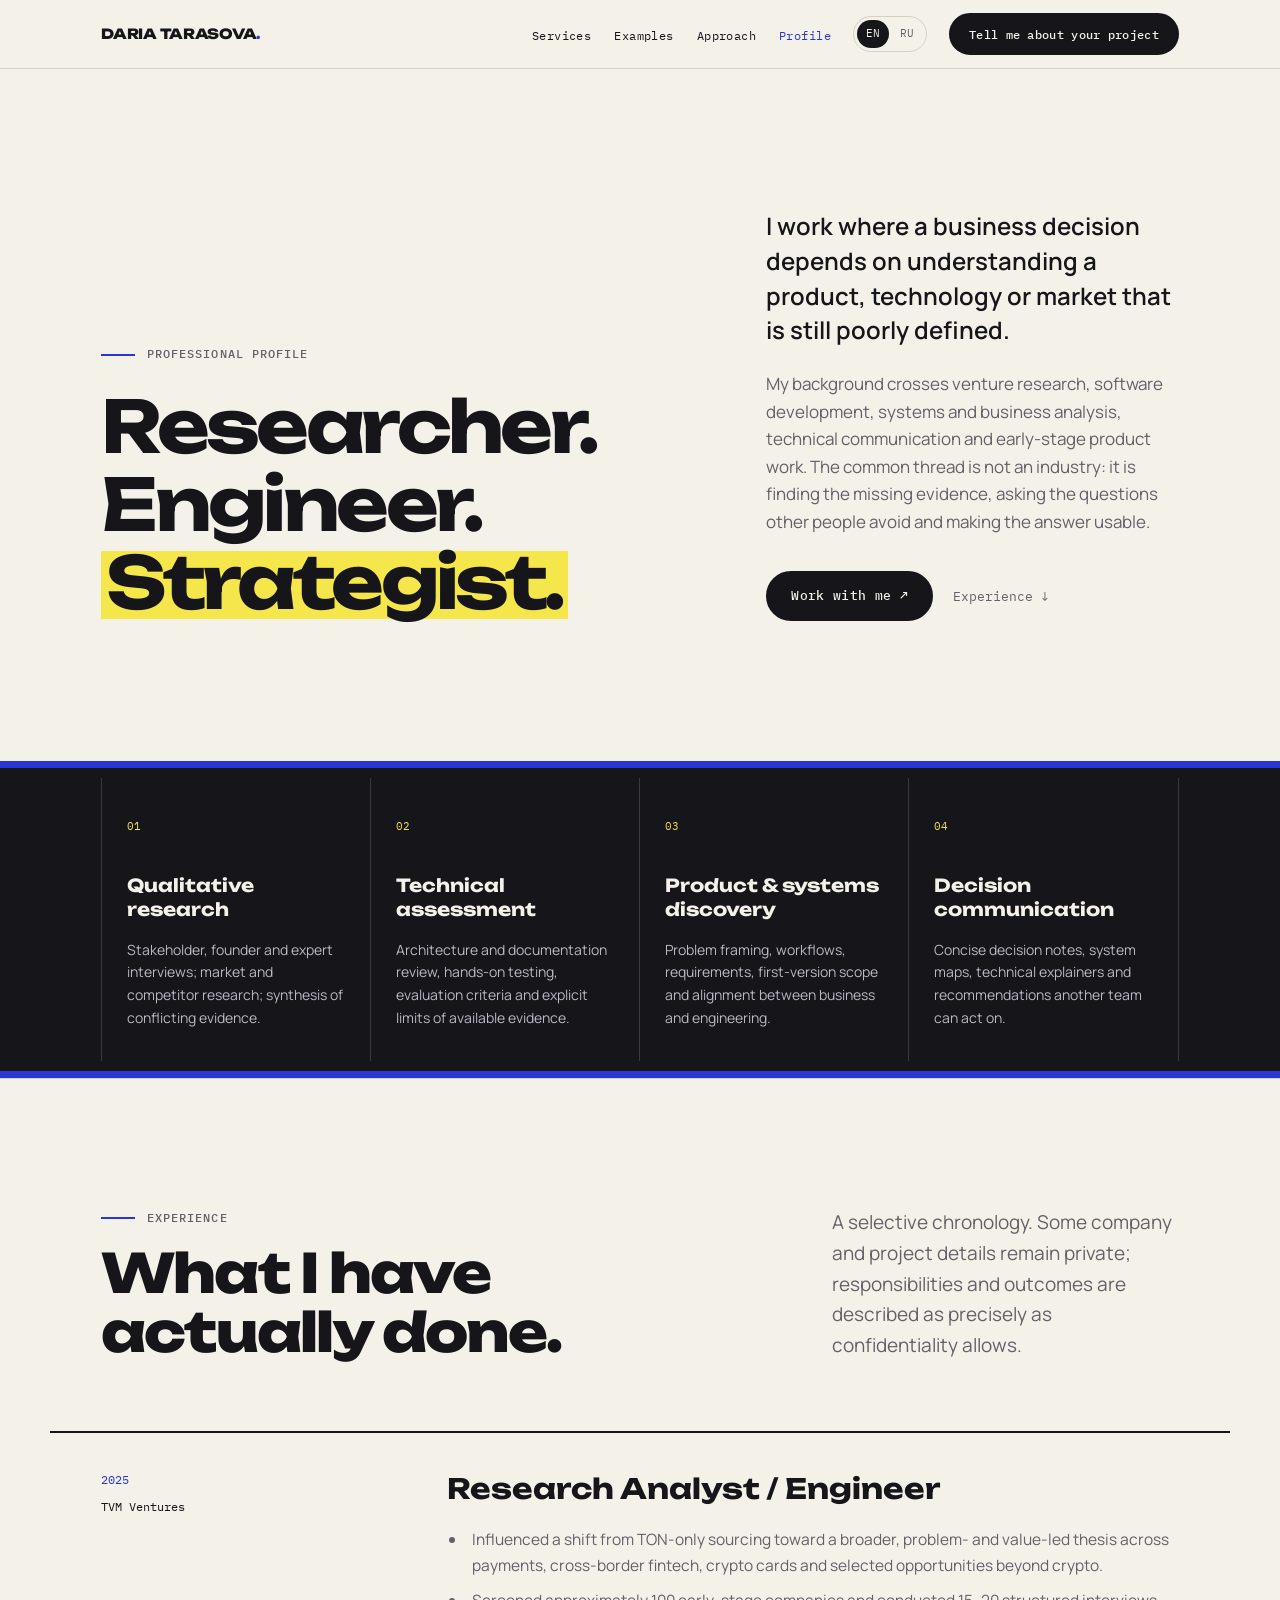
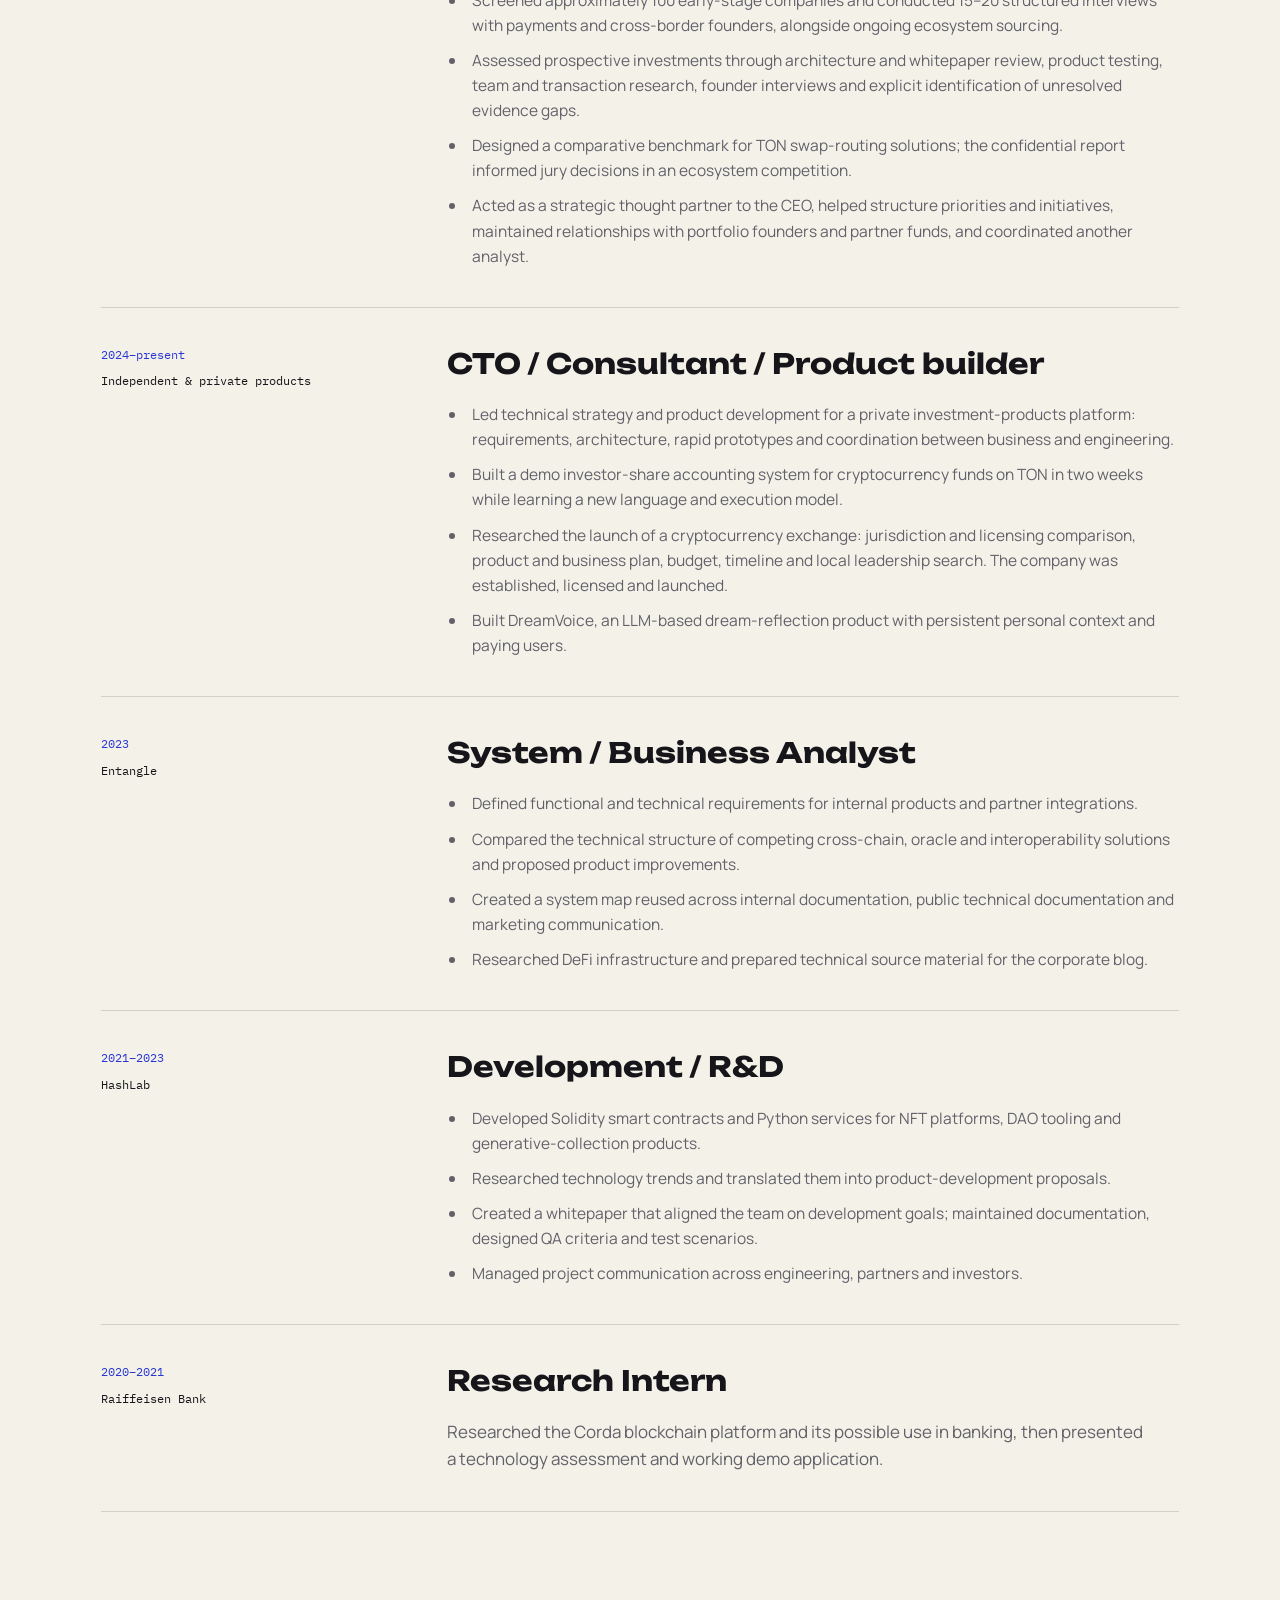
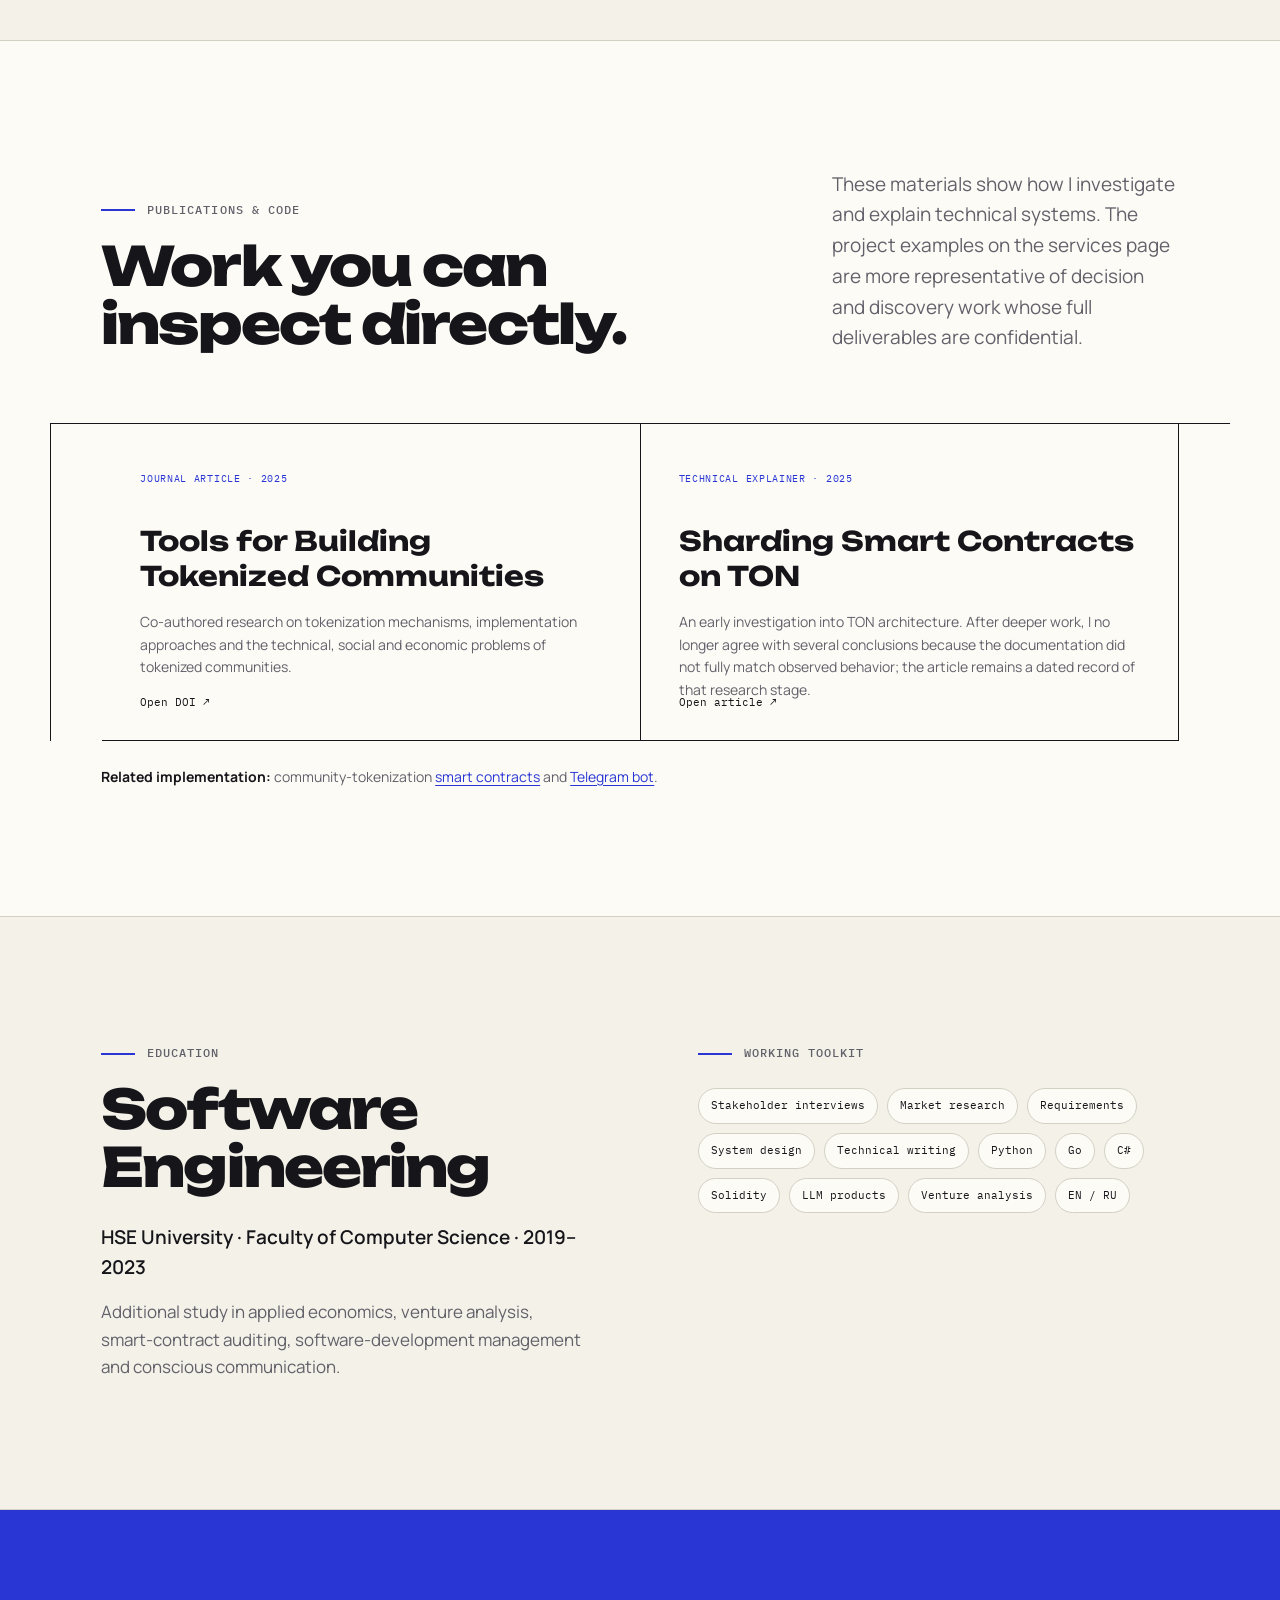
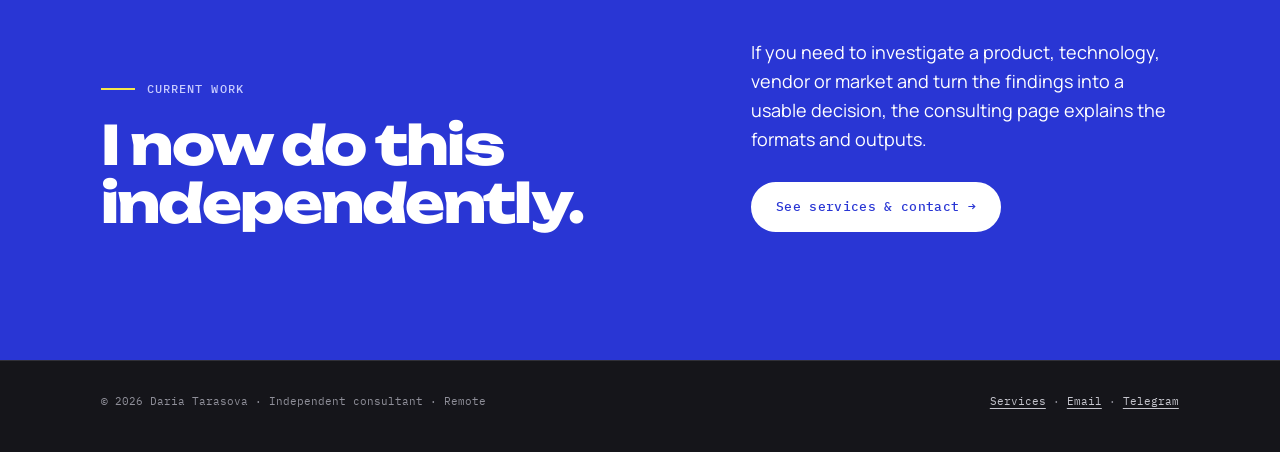
==== about/index.html @ c408d680 "wordings 3" ====
<!DOCTYPE html>
<html lang="en">
<head>
<meta charset="UTF-8">
<meta name="viewport" content="width=device-width, initial-scale=1.0">

<title>Profile & selected work — Daria Tarasova</title>
<meta name="description" content="Experience, publications and code by Daria Tarasova — researcher, software engineer and independent product discovery consultant.">
<link rel="canonical" href="https://dd-tar.github.io/consulting/about/">
<link rel="alternate" hreflang="en" href="https://dd-tar.github.io/consulting/about/">
<link rel="alternate" hreflang="ru" href="https://dd-tar.github.io/consulting/ru/about/">
<link rel="alternate" hreflang="x-default" href="https://dd-tar.github.io/consulting/about/">
<meta name="robots" content="index, follow, max-snippet:-1, max-image-preview:large">

<meta property="og:type" content="profile">
<meta property="og:locale" content="en_US">
<meta property="og:locale:alternate" content="ru_RU">
<meta property="og:url" content="https://dd-tar.github.io/consulting/about/">
<meta property="og:site_name" content="Daria Tarasova">
<meta property="og:title" content="Daria Tarasova — profile, publications & code">
<meta property="og:description" content="Researcher, software engineer and strategist. Experience across venture analysis, product discovery, AI and blockchain infrastructure.">
<meta property="og:image" content="https://dd-tar.github.io/consulting/og.png">
<meta property="og:image:width" content="1200">
<meta property="og:image:height" content="630">
<meta name="twitter:card" content="summary_large_image">
<meta name="twitter:image" content="https://dd-tar.github.io/consulting/og.png">

<link rel="preconnect" href="https://fonts.googleapis.com">
<link rel="preconnect" href="https://fonts.gstatic.com" crossorigin>
<link href="https://fonts.googleapis.com/css2?family=Unbounded:wght@500;700;800&family=Manrope:wght@400;500;600;700&family=IBM+Plex+Mono:wght@400;500&display=swap" rel="stylesheet">
<link rel="stylesheet" href="../styles.css?v=20260807b">

<script type="application/ld+json">
{
  "@context": "https://schema.org",
  "@type": "ProfilePage",
  "@id": "https://dd-tar.github.io/consulting/about/#profile",
  "url": "https://dd-tar.github.io/consulting/about/",
  "name": "Daria Tarasova — profile and selected work",
  "inLanguage": "en",
  "mainEntity": {
    "@type": "Person",
    "@id": "https://dd-tar.github.io/consulting/#person",
    "name": "Daria Tarasova",
    "alternateName": "Daya",
    "email": "mailto:daria.tar.gz@gmail.com",
    "jobTitle": "Independent product discovery and decision research consultant",
    "alumniOf": { "@type": "CollegeOrUniversity", "name": "HSE University" },
    "sameAs": [
      "https://t.me/dd_tar",
      "https://doi.org/10.17587/it.31.258-270",
      "https://medium.com/@daria.tar.gz",
      "https://github.com/dd-tar"
    ]
  }
}
</script>
</head>
<body>

<header class="nav">
  <div class="wrap nav-inner">
    <a class="logo" href="../" aria-label="Daria Tarasova — home">DARIA TARASOVA<span>.</span></a>
    <nav aria-label="Main navigation">
      <ul class="nav-links">
        <li><a href="../#work">Services</a></li>
        <li><a href="../#evidence">Examples</a></li>
        <li><a href="../#approach">Approach</a></li>
        <li><a href="./" aria-current="page">Profile</a></li>
      </ul>
    </nav>
    <div class="lang" aria-label="Language">
      <a href="./" aria-current="true" hreflang="en">EN</a>
      <a href="../ru/about/" hreflang="ru">RU</a>
    </div>
    <a class="btn nav-cta" href="../#contact" data-track="profile_header_contact">Tell me about your project</a>
  </div>
</header>

<main>
  <section class="profile-hero">
    <div class="wrap profile-hero-grid">
      <div>
        <p class="eyebrow">Professional profile</p>
        <h1>Researcher.<br>Engineer.<br><span class="marker">Strategist.</span></h1>
      </div>
      <div class="profile-summary">
        <p class="profile-summary-lead">I work where a business decision depends on understanding a product, technology or market that is still poorly defined.</p>
        <p>My background crosses venture research, software development, systems and business analysis, technical communication and early-stage product work. The common thread is not an industry: it is finding the missing evidence, asking the questions other people avoid and making the answer usable.</p>
        <div class="profile-actions">
          <a class="btn btn-large" href="../#contact" data-track="profile_hero_contact">Work with me ↗</a>
          <a class="text-link" href="#experience">Experience ↓</a>
        </div>
      </div>
    </div>
  </section>

  <section class="profile-capabilities">
    <div class="wrap capability-grid">
      <article><span>01</span><h2>Qualitative research</h2><p>Stakeholder, founder and expert interviews; market and competitor research; synthesis of conflicting evidence.</p></article>
      <article><span>02</span><h2>Technical assessment</h2><p>Architecture and documentation review, hands-on testing, evaluation criteria and explicit limits of available evidence.</p></article>
      <article><span>03</span><h2>Product &amp; systems discovery</h2><p>Problem framing, workflows, requirements, first-version scope and alignment between business and engineering.</p></article>
      <article><span>04</span><h2>Decision communication</h2><p>Concise decision notes, system maps, technical explainers and recommendations another team can act on.</p></article>
    </div>
  </section>

  <section id="experience" class="timeline-section">
    <div class="wrap split-head">
      <div>
        <p class="eyebrow">Experience</p>
        <h2>What I have actually done.</h2>
      </div>
      <p class="section-intro">A selective chronology. Some company and project details remain private; responsibilities and outcomes are described as precisely as confidentiality allows.</p>
    </div>

    <div class="wrap timeline">
      <article class="timeline-entry reveal">
        <div class="timeline-meta"><span>2025</span><span>TVM Ventures</span></div>
        <div class="timeline-body">
          <h3>Research Analyst / Engineer</h3>
          <ul>
            <li>Influenced a shift from TON-only sourcing toward a broader, problem- and value-led thesis across payments, cross-border fintech, crypto cards and selected opportunities beyond crypto.</li>
            <li>Screened approximately 100 early-stage companies and conducted 15–20 structured interviews with payments and cross-border founders, alongside ongoing ecosystem sourcing.</li>
            <li>Assessed prospective investments through architecture and whitepaper review, product testing, team and transaction research, founder interviews and explicit identification of unresolved evidence gaps.</li>
            <li>Designed a comparative benchmark for TON swap-routing solutions; the confidential report informed jury decisions in an ecosystem competition.</li>
            <li>Acted as a strategic thought partner to the CEO, helped structure priorities and initiatives, maintained relationships with portfolio founders and partner funds, and coordinated another analyst.</li>
          </ul>
        </div>
      </article>

      <article class="timeline-entry reveal">
        <div class="timeline-meta"><span>2024–present</span><span>Independent &amp; private products</span></div>
        <div class="timeline-body">
          <h3>CTO / Consultant / Product builder</h3>
          <ul>
            <li>Led technical strategy and product development for a private investment-products platform: requirements, architecture, rapid prototypes and coordination between business and engineering.</li>
            <li>Built a demo investor-share accounting system for cryptocurrency funds on TON in two weeks while learning a new language and execution model.</li>
            <li>Researched the launch of a cryptocurrency exchange: jurisdiction and licensing comparison, product and business plan, budget, timeline and local leadership search. The company was established, licensed and launched.</li>
            <li>Built DreamVoice, an LLM-based dream-reflection product with persistent personal context and paying users.</li>
          </ul>
        </div>
      </article>

      <article class="timeline-entry reveal">
        <div class="timeline-meta"><span>2023</span><span>Entangle</span></div>
        <div class="timeline-body">
          <h3>System / Business Analyst</h3>
          <ul>
            <li>Defined functional and technical requirements for internal products and partner integrations.</li>
            <li>Compared the technical structure of competing cross-chain, oracle and interoperability solutions and proposed product improvements.</li>
            <li>Created a system map reused across internal documentation, public technical documentation and marketing communication.</li>
            <li>Researched DeFi infrastructure and prepared technical source material for the corporate blog.</li>
          </ul>
        </div>
      </article>

      <article class="timeline-entry reveal">
        <div class="timeline-meta"><span>2021–2023</span><span>HashLab</span></div>
        <div class="timeline-body">
          <h3>Development / R&amp;D</h3>
          <ul>
            <li>Developed Solidity smart contracts and Python services for NFT platforms, DAO tooling and generative-collection products.</li>
            <li>Researched technology trends and translated them into product-development proposals.</li>
            <li>Created a whitepaper that aligned the team on development goals; maintained documentation, designed QA criteria and test scenarios.</li>
            <li>Managed project communication across engineering, partners and investors.</li>
          </ul>
        </div>
      </article>

      <article class="timeline-entry reveal">
        <div class="timeline-meta"><span>2020–2021</span><span>Raiffeisen Bank</span></div>
        <div class="timeline-body">
          <h3>Research Intern</h3>
          <p>Researched the Corda blockchain platform and its possible use in banking, then presented a technology assessment and working demo application.</p>
        </div>
      </article>
    </div>
  </section>

  <section id="selected-work" class="selected-work-section">
    <div class="wrap split-head">
      <div>
        <p class="eyebrow">Publications &amp; code</p>
        <h2>Work you can inspect directly.</h2>
      </div>
      <p class="section-intro">These materials show how I investigate and explain technical systems. The project examples on the services page are more representative of decision and discovery work whose full deliverables are confidential.</p>
    </div>

    <div class="wrap work-list">
      <a class="work-item reveal" href="https://doi.org/10.17587/it.31.258-270" target="_blank" rel="noopener" data-track="portfolio_academic_article">
        <span class="work-type">Journal article · 2025</span>
        <h3>Tools for Building Tokenized Communities</h3>
        <p>Co-authored research on tokenization mechanisms, implementation approaches and the technical, social and economic problems of tokenized communities.</p>
        <span class="work-arrow">Open DOI ↗</span>
      </a>

      <a class="work-item reveal" href="https://medium.com/@daria.tar.gz/sharding-smart-contracts-on-ton-necessity-or-just-best-practice-c44d229d1e6b" target="_blank" rel="noopener" data-track="portfolio_ton_article">
        <span class="work-type">Technical explainer · 2025</span>
        <h3>Sharding Smart Contracts on TON</h3>
        <p>An early investigation into TON architecture. After deeper work, I no longer agree with several conclusions because the documentation did not fully match observed behavior; the article remains a dated record of that research stage.</p>
        <span class="work-arrow">Open article ↗</span>
      </a>
    </div>

    <div class="wrap code-links reveal">
      <p><strong>Related implementation:</strong> community-tokenization <a href="https://github.com/dd-tar/com_tok_contracts" target="_blank" rel="noopener" data-track="portfolio_contracts">smart contracts</a> and <a href="https://github.com/dd-tar/com_tok_bot" target="_blank" rel="noopener" data-track="portfolio_bot">Telegram bot</a>.</p>
    </div>
  </section>

  <section class="education-section">
    <div class="wrap profile-columns">
      <div>
        <p class="eyebrow">Education</p>
        <h2>Software Engineering</h2>
        <p class="education-lead">HSE University · Faculty of Computer Science · 2019–2023</p>
        <p>Additional study in applied economics, venture analysis, smart-contract auditing, software-development management and conscious communication.</p>
      </div>
      <div>
        <p class="eyebrow">Working toolkit</p>
        <ul class="tag-list" aria-label="Skills and technologies">
          <li>Stakeholder interviews</li><li>Market research</li><li>Requirements</li><li>System design</li><li>Technical writing</li><li>Python</li><li>Go</li><li>C#</li><li>Solidity</li><li>LLM products</li><li>Venture analysis</li><li>EN / RU</li>
        </ul>
      </div>
    </div>
  </section>

  <section class="profile-contact">
    <div class="wrap profile-contact-grid">
      <div>
        <p class="eyebrow">Current work</p>
        <h2>I now do this independently.</h2>
      </div>
      <div>
        <p>If you need to investigate a product, technology, vendor or market and turn the findings into a usable decision, the consulting page explains the formats and outputs.</p>
        <a class="btn btn-large" href="../#contact" data-track="profile_footer_contact">See services &amp; contact →</a>
      </div>
    </div>
  </section>
</main>

<footer>
  <div class="wrap footer-inner">
    <p>© <span data-current-year>2026</span> Daria Tarasova · Independent consultant · Remote</p>
    <p><a href="../">Services</a> · <a href="mailto:daria.tar.gz@gmail.com">Email</a> · <a href="https://t.me/dd_tar" target="_blank" rel="noopener">Telegram</a></p>
  </div>
</footer>

<script src="../analytics.js?v=20260807"></script>
<script src="../main.js?v=20260807"></script>
</body>
</html>
---- styles.css ----
:root{
  --paper:#F3F1E8;
  --surface:#FCFBF6;
  --ink:#15151A;
  --muted:#62616A;
  --line:#D4D0C4;
  --blue:#2936D4;
  --blue-dark:#1D2598;
  --yellow:#F4E64B;
  --green:#2D8A65;
  --orange:#D9692B;
  --font-display:"Unbounded", "Arial Black", sans-serif;
  --font-body:"Manrope", system-ui, -apple-system, "Segoe UI", sans-serif;
  --font-mono:"IBM Plex Mono", ui-monospace, "SFMono-Regular", Menlo, monospace;
  --width:1180px;
  --pad:clamp(20px, 4vw, 52px);
  --section:clamp(72px, 10vw, 128px);
}

*{ box-sizing:border-box; margin:0; padding:0; }
html{ max-width:100%; scroll-behavior:smooth; overflow-x:clip; }
body{
  width:100%;
  max-width:100%;
  min-width:0;
  background:var(--paper);
  color:var(--ink);
  font-family:var(--font-body);
  font-size:17px;
  line-height:1.62;
  -webkit-font-smoothing:antialiased;
  overflow-x:clip;
}
main,header,footer,section,.wrap{ min-width:0; }
img,svg,video,canvas{ max-width:100%; height:auto; }
::selection{ background:var(--yellow); color:var(--ink); }
a{ color:var(--blue); text-decoration-thickness:1.4px; text-underline-offset:3px; }
a:hover{ text-decoration:none; }
button,input,textarea{ font:inherit; }
:focus-visible{ outline:3px solid var(--blue); outline-offset:3px; border-radius:3px; }
.wrap{ width:min(100%, var(--width)); max-width:100%; margin-inline:auto; padding-inline:var(--pad); }
.visually-hidden{ position:absolute; width:1px; height:1px; overflow:hidden; clip-path:inset(50%); white-space:nowrap; }
section[id]{ scroll-margin-top:82px; }

.eyebrow{
  display:flex;
  align-items:center;
  gap:12px;
  color:var(--muted);
  font-family:var(--font-mono);
  font-size:11.5px;
  font-weight:500;
  letter-spacing:.09em;
  line-height:1.45;
  text-transform:uppercase;
}
.eyebrow::before{ content:""; width:34px; height:2px; background:var(--blue); flex:none; }
.marker{
  background:linear-gradient(transparent 16%, var(--yellow) 16%, var(--yellow) 91%, transparent 91%);
  box-decoration-break:clone;
  -webkit-box-decoration-break:clone;
  padding-inline:.07em;
}

/* Navigation */
.nav{
  position:sticky;
  top:0;
  z-index:50;
  background:color-mix(in srgb, var(--paper) 91%, transparent);
  backdrop-filter:blur(14px);
  border-bottom:1px solid var(--line);
}
.nav-inner{ min-height:68px; display:flex; align-items:center; gap:22px; }
.logo{
  color:var(--ink);
  font-family:var(--font-display);
  font-size:14px;
  font-weight:800;
  letter-spacing:-.02em;
  line-height:1;
  text-decoration:none;
  white-space:nowrap;
}
.logo span{ color:var(--blue); }
.nav nav{ margin-left:auto; }
.nav-links{ display:flex; align-items:center; gap:23px; list-style:none; }
.nav-links a{
  color:var(--ink);
  font-family:var(--font-mono);
  font-size:12px;
  letter-spacing:.035em;
  text-decoration:none;
}
.nav-links a:hover,.nav-links a[aria-current="page"]{ color:var(--blue); }
.lang{
  display:flex;
  align-items:center;
  gap:2px;
  padding:3px;
  border:1px solid var(--line);
  border-radius:999px;
  font-family:var(--font-mono);
  font-size:11px;
  flex:none;
}
.lang a{ padding:5px 9px; border-radius:999px; color:var(--muted); text-decoration:none; }
.lang a[aria-current="true"]{ color:var(--paper); background:var(--ink); }
.btn{
  display:inline-flex;
  align-items:center;
  justify-content:center;
  min-height:42px;
  padding:10px 18px;
  border:2px solid var(--ink);
  border-radius:999px;
  color:var(--paper);
  background:var(--ink);
  font-family:var(--font-mono);
  font-size:12px;
  font-weight:500;
  letter-spacing:.025em;
  line-height:1.25;
  text-decoration:none;
  cursor:pointer;
  transition:background .18s ease,border-color .18s ease,color .18s ease,transform .18s ease;
}
.btn:hover{ background:var(--blue); border-color:var(--blue); color:#fff; transform:translateY(-1px); }
.btn-large{ min-height:50px; padding:13px 23px; font-size:13px; }
.btn-secondary{ background:transparent; color:var(--ink); }
.btn-secondary:hover{ color:#fff; }
.nav-cta{ flex:none; }
.text-link{ color:var(--muted); font-family:var(--font-mono); font-size:12.5px; text-decoration:none; }
.text-link:hover{ color:var(--blue); }

/* Fixed document-style navigation for wide screens. */
.section-rail{
  position:fixed;
  right:14px;
  top:50%;
  z-index:40;
  display:grid;
  gap:5px;
  transform:translateY(-50%);
}
.section-rail a{
  position:relative;
  display:grid;
  place-items:center end;
  width:34px;
  height:20px;
  color:var(--ink);
  text-decoration:none;
}
.section-rail a::before{
  content:"";
  width:13px;
  height:2px;
  background:#B9B8B1;
  transition:width .18s ease,background .18s ease;
}
.section-rail a:hover::before,.section-rail a.is-active::before{ width:25px; background:var(--ink); }
.section-rail a::after{
  content:attr(data-label);
  position:absolute;
  right:42px;
  top:50%;
  padding:4px 7px;
  background:var(--ink);
  color:var(--paper);
  font-family:var(--font-mono);
  font-size:9px;
  line-height:1.2;
  white-space:nowrap;
  opacity:0;
  pointer-events:none;
  transform:translate(5px,-50%);
  transition:opacity .15s ease,transform .15s ease;
}
.section-rail a:hover::after,.section-rail a:focus-visible::after{ opacity:1; transform:translate(0,-50%); }

/* Shared section layout */
section{ padding-block:var(--section); border-top:1px solid var(--line); }
.split-head{ display:grid; grid-template-columns:minmax(0,1.2fr) minmax(260px,.65fr); gap:clamp(36px,7vw,100px); align-items:end; margin-bottom:clamp(40px,6vw,70px); }
.split-head h2,.profile-teaser h2,.profile-contact h2,.education-section h2{
  margin-top:18px;
  max-width:19ch;
  font-family:var(--font-display);
  font-size:clamp(30px,4.6vw,54px);
  font-weight:800;
  letter-spacing:-.035em;
  line-height:1.08;
}
.section-intro{ max-width:50ch; color:var(--muted); font-size:clamp(16px,1.7vw,19px); }

/* Home hero */
.hero{ padding-block:clamp(70px,10vw,132px); border-top:0; }
.hero-grid{ display:grid; grid-template-columns:minmax(0,1.5fr) minmax(300px,.68fr); gap:clamp(42px,7vw,96px); align-items:center; }
.hero-copy h1{
  margin-top:26px;
  max-width:15ch;
  font-family:var(--font-display);
  font-size:clamp(39px,6.25vw,76px);
  font-weight:800;
  letter-spacing:-.05em;
  line-height:1.04;
}
.hero-sub{ margin-top:30px; max-width:710px; font-size:clamp(17px,2vw,21px); line-height:1.55; }
.hero-actions,.profile-actions{ margin-top:36px; display:flex; flex-wrap:wrap; align-items:center; gap:20px; }
.decision-card{
  position:relative;
  min-width:0;
  max-width:100%;
  background:var(--surface);
  border:2px solid var(--ink);
  box-shadow:12px 12px 0 var(--blue);
  transform:rotate(-1.2deg);
}
.decision-card::before{
  content:"";
  position:absolute;
  width:86px;
  height:22px;
  top:-13px;
  left:50%;
  transform:translateX(-50%) rotate(2deg);
  background:color-mix(in srgb, var(--yellow) 82%, transparent);
}
.decision-card-head{ display:flex; justify-content:space-between; gap:16px; padding:17px 19px; border-bottom:1px solid var(--ink); font-family:var(--font-mono); font-size:10.5px; letter-spacing:.07em; }
.decision-card dl>div{ display:grid; grid-template-columns:84px minmax(0,1fr); gap:14px; padding:15px 19px; border-bottom:1px solid var(--line); }
.decision-card dt{ color:var(--muted); font-family:var(--font-mono); font-size:10px; letter-spacing:.07em; text-transform:uppercase; }
.decision-card dd{ min-width:0; overflow-wrap:anywhere; font-size:14px; font-weight:600; line-height:1.45; }
.decision-card .decision-output{ background:var(--yellow); border-bottom-color:var(--ink); }
.decision-note{ padding:16px 19px; color:var(--muted); font-family:var(--font-mono); font-size:10.5px; line-height:1.45; }

/* Triggers */
.trigger-section{ background:var(--surface); }
.indexed-list{ border-top:2px solid var(--ink); }
.indexed-item{ display:grid; grid-template-columns:52px minmax(230px,.8fr) minmax(260px,1fr); gap:clamp(18px,4vw,58px); align-items:start; padding:28px 0; border-bottom:1px solid var(--line); }
.index{ color:var(--blue); font-family:var(--font-mono); font-size:12px; font-weight:500; }
.indexed-item h3{ max-width:34ch; font-family:var(--font-display); font-size:clamp(17px,1.7vw,21px); line-height:1.35; letter-spacing:-.02em; }
.indexed-item p{ max-width:58ch; color:var(--muted); font-size:15.5px; }

/* Offers */
.offer-grid{ display:grid; grid-template-columns:minmax(0,1fr) minmax(0,1fr); gap:20px; }
.offer{ position:relative; display:flex; flex-direction:column; min-width:0; min-height:100%; padding:clamp(26px,3.5vw,40px); background:var(--surface); border:1px solid var(--line); color:var(--ink); text-decoration:none; transition:transform .18s ease,border-color .18s ease,box-shadow .18s ease; }
.offer:hover{ border-color:var(--blue); box-shadow:0 12px 28px rgba(21,21,26,.08); transform:translateY(-3px); }
.offer-primary{ grid-column:1/-1; padding:clamp(30px,4.5vw,54px); border:2px solid var(--ink); }
.offer-topline{ display:flex; justify-content:space-between; flex-wrap:wrap; gap:10px; padding-bottom:16px; border-bottom:1px solid var(--line); color:var(--blue); font-family:var(--font-mono); font-size:10.5px; letter-spacing:.075em; text-transform:uppercase; }
.offer h3{ margin-top:24px; max-width:23ch; font-family:var(--font-display); font-size:clamp(23px,3vw,38px); line-height:1.16; letter-spacing:-.03em; }
.offer:not(.offer-primary) h3{ font-size:clamp(21px,2.4vw,29px); }
.offer>p:not(.method-line){ margin-top:18px; max-width:62ch; }
.offer-lead{ font-size:clamp(17px,2vw,21px); }
.deliverables{ display:grid; grid-template-columns:repeat(3,minmax(0,1fr)); margin-top:34px; border-top:1px solid var(--line); border-left:1px solid var(--line); }
.deliverables>div{ min-width:0; min-height:130px; padding:19px; border-right:1px solid var(--line); border-bottom:1px solid var(--line); }
.deliverables span,.buyer>span,.capability-grid article>span{ color:var(--blue); font-family:var(--font-mono); font-size:11px; }
.deliverables p{ margin-top:20px; font-size:14.5px; font-weight:600; line-height:1.45; }
.method-line{ margin-top:26px; color:var(--muted); font-size:14px; }
.method-line strong{ color:var(--ink); }
.clean-list{ margin-top:26px; list-style:none; }
.clean-list li{ position:relative; padding:12px 0 12px 24px; border-top:1px solid var(--line); font-size:15px; }
.clean-list li::before{ content:"→"; position:absolute; left:0; color:var(--blue); font-family:var(--font-mono); }
.offer-cta{ margin-top:auto; padding-top:25px; color:var(--blue); font-family:var(--font-mono); font-size:11px; }

/* Buyers */
.buyers-section{ background:var(--ink); color:var(--paper); }
.buyers-section .eyebrow{ color:#AAAAB4; }
.buyers-section .eyebrow::before{ background:var(--yellow); }
.buyer-grid{ display:grid; grid-template-columns:repeat(3,1fr); gap:0; margin-top:34px; border:1px solid #373740; }
.buyer{ padding:clamp(26px,3.5vw,40px); border-right:1px solid #373740; }
.buyer:last-child{ border-right:0; }
.buyer>span{ color:var(--yellow); }
.buyer h3{ margin-top:32px; font-family:var(--font-display); font-size:clamp(18px,2vw,24px); line-height:1.3; }
.buyer p{ margin-top:18px; color:#BFC0C9; font-size:15px; }

/* Cases */
.case-grid{ display:grid; grid-template-columns:repeat(3,1fr); gap:20px; }
.case{ padding:28px; background:var(--surface); border-top:4px solid var(--ink); }
.case:nth-child(2){ border-top-color:var(--blue); }
.case:nth-child(3){ border-top-color:var(--orange); }
.case-meta{ display:flex; flex-wrap:wrap; justify-content:space-between; gap:8px; color:var(--muted); font-family:var(--font-mono); font-size:9.5px; letter-spacing:.055em; text-transform:uppercase; }
.case h3{ margin-top:28px; min-height:4.5em; font-family:var(--font-display); font-size:clamp(18px,1.8vw,22px); line-height:1.35; }
.case dl{ margin-top:28px; }
.case dl>div{ padding:15px 0; border-top:1px solid var(--line); }
.case dt{ color:var(--blue); font-family:var(--font-mono); font-size:10px; letter-spacing:.06em; text-transform:uppercase; }
.case dd{ margin-top:7px; color:var(--muted); font-size:14px; line-height:1.55; }

/* Approach */
.approach-section{ background:var(--surface); }
.approach-grid{ display:grid; grid-template-columns:repeat(3,1fr); gap:20px; }
.approach-step{ padding:28px 0 8px; border-top:3px solid var(--ink); }
.approach-step h3{ margin-top:28px; font-family:var(--font-display); font-size:clamp(18px,2vw,23px); line-height:1.3; }
.approach-step p{ margin-top:15px; max-width:38ch; color:var(--muted); font-size:15px; }
/* Home profile teaser */
.profile-teaser{ background:var(--blue); color:#fff; }
.profile-teaser .eyebrow{ color:#C4C8FF; }
.profile-teaser .eyebrow::before{ background:var(--yellow); }
.profile-grid{ display:grid; grid-template-columns:minmax(0,1fr) minmax(320px,.9fr); gap:clamp(44px,8vw,110px); }
.profile-copy>p{ max-width:58ch; font-size:clamp(17px,1.9vw,20px); }
.profile-facts{ margin-top:25px; list-style:none; }
.profile-facts li{ padding:12px 0; border-top:1px solid #5964E1; font-family:var(--font-mono); font-size:12px; }
.profile-facts strong{ color:var(--yellow); font-weight:500; }
.profile-teaser .btn-secondary{ margin-top:30px; border-color:#fff; color:#fff; }
.profile-teaser .btn-secondary:hover{ background:#fff; color:var(--blue); }

/* FAQ */
.faq{ max-width:920px; }
.faq details{ border-top:1px solid var(--line); }
.faq details:last-child{ border-bottom:1px solid var(--line); }
.faq summary{ display:flex; justify-content:space-between; align-items:baseline; gap:20px; padding:22px 0; cursor:pointer; font-size:clamp(17px,1.8vw,20px); font-weight:700; list-style:none; }
.faq summary::-webkit-details-marker{ display:none; }
.faq summary::after{ content:"+"; color:var(--blue); font-family:var(--font-mono); font-size:20px; font-weight:400; }
.faq details[open] summary::after{ content:"−"; }
.faq details p{ max-width:70ch; padding:0 0 24px; color:var(--muted); }

/* Contact */
.contact{ background:var(--ink); color:var(--paper); border-top:0; }
.contact-grid{ display:grid; grid-template-columns:minmax(0,.9fr) minmax(360px,1fr); gap:clamp(50px,8vw,112px); }
.contact .eyebrow{ color:#AAAAB4; }
.contact .eyebrow::before{ background:var(--yellow); }
.contact h2{ margin-top:20px; max-width:12ch; font-family:var(--font-display); font-size:clamp(37px,5.4vw,65px); letter-spacing:-.04em; line-height:1.06; }
.contact-intro{ margin-top:25px; max-width:48ch; color:#C6C6CE; font-size:18px; }
.contact-links{ display:flex; flex-wrap:wrap; gap:10px; margin-top:35px; }
.contact-chip{ display:inline-flex; align-items:center; gap:8px; min-height:43px; padding:10px 15px; border:1px solid #3D3D47; border-radius:999px; background:transparent; color:var(--paper); font-family:var(--font-mono); font-size:11.5px; text-decoration:none; cursor:pointer; }
.contact-chip:hover{ border-color:var(--yellow); }
.signal{ width:7px; height:7px; border-radius:50%; background:var(--yellow); flex:none; }
#copy-state{ color:#90909B; }
.contact-form{ display:grid; gap:9px; padding:clamp(24px,4vw,38px); background:#1D1D24; border:1px solid #393943; }
.contact-form label{ margin-top:7px; color:#AFAFB9; font-family:var(--font-mono); font-size:10.5px; letter-spacing:.065em; text-transform:uppercase; }
.contact-form input,.contact-form textarea{ width:100%; padding:13px 14px; border:1px solid #44444E; border-radius:0; background:#15151A; color:#fff; font-family:var(--font-body); font-size:15.5px; }
.contact-form input::placeholder,.contact-form textarea::placeholder{ color:#858590; opacity:1; }
.contact-form input:focus,.contact-form textarea:focus{ outline:2px solid var(--yellow); outline-offset:0; border-color:var(--yellow); }
.contact-form textarea{ min-height:210px; resize:vertical; }
.contact-form .btn-submit{ justify-self:start; margin-top:12px; background:var(--yellow); border-color:var(--yellow); color:var(--ink); }
.contact-form .btn-submit:hover{ background:#fff; border-color:#fff; }
.honeypot{ display:none !important; }
.form-note{ margin-top:7px; color:#858590; font-family:var(--font-mono); font-size:10.5px; line-height:1.55; }
.send-panel{ margin-top:8px; padding:13px; border:1px solid var(--yellow); color:var(--yellow); font-family:var(--font-mono); font-size:12px; }
.send-panel[hidden]{ display:none; }

/* Profile page */
.profile-hero{ padding-block:clamp(76px,11vw,140px); border-top:0; }
.profile-hero-grid{ display:grid; grid-template-columns:minmax(0,1fr) minmax(320px,.75fr); gap:clamp(50px,9vw,125px); align-items:end; }
.profile-hero h1{ margin-top:25px; font-family:var(--font-display); font-size:clamp(39px,6vw,72px); line-height:1.08; letter-spacing:-.05em; }
.profile-summary-lead{ font-size:clamp(19px,2.2vw,24px); font-weight:600; line-height:1.45; }
.profile-summary>p+p{ margin-top:22px; color:var(--muted); }
.profile-capabilities{
  padding-block:10px;
  background:var(--ink);
  color:var(--paper);
  border-top:7px solid var(--blue);
  border-bottom:7px solid var(--blue);
}
.capability-grid{ display:grid; grid-template-columns:repeat(4,1fr); padding-inline:var(--pad); }
.capability-grid article{ min-height:280px; padding:32px 25px; border-right:1px solid #393943; }
.capability-grid article:first-child{ border-left:1px solid #393943; }
.capability-grid article>span{ color:var(--yellow); }
.capability-grid h2{ margin-top:35px; font-family:var(--font-display); font-size:18px; line-height:1.35; }
.capability-grid p{ margin-top:17px; color:#B9B9C4; font-size:14px; }
.timeline{ border-top:2px solid var(--ink); }
.timeline-entry{ display:grid; grid-template-columns:minmax(180px,.35fr) minmax(0,1fr); gap:clamp(30px,7vw,90px); padding:38px 0; border-bottom:1px solid var(--line); }
.timeline-meta{ display:grid; align-content:start; gap:8px; font-family:var(--font-mono); font-size:11.5px; }
.timeline-meta span:first-child{ color:var(--blue); }
.timeline-body h3{ font-family:var(--font-display); font-size:clamp(20px,2.3vw,28px); line-height:1.3; }
.timeline-body ul{ margin-top:20px; padding-left:20px; }
.timeline-body li{ margin-top:10px; padding-left:5px; color:var(--muted); font-size:15.5px; }
.timeline-body>p{ margin-top:18px; max-width:70ch; color:var(--muted); }
.selected-work-section{ background:var(--surface); }
.work-list{ display:grid; grid-template-columns:minmax(0,1fr) minmax(0,1fr); border-top:1px solid var(--ink); border-left:1px solid var(--ink); }
.work-item{ position:relative; min-height:310px; padding:clamp(25px,3.5vw,38px); border-right:1px solid var(--ink); border-bottom:1px solid var(--ink); color:var(--ink); text-decoration:none; transition:background .18s ease,color .18s ease; }
.work-item:hover{ background:var(--blue); color:#fff; }
.work-type{ color:var(--blue); font-family:var(--font-mono); font-size:10px; letter-spacing:.07em; text-transform:uppercase; }
.work-item:hover .work-type{ color:var(--yellow); }
.work-item h3{ margin-top:34px; max-width:25ch; font-family:var(--font-display); font-size:clamp(19px,2.2vw,27px); line-height:1.3; }
.work-item p{ margin-top:17px; max-width:55ch; color:var(--muted); font-size:14px; }
.work-item:hover p{ color:#D7D8FF; }
.work-arrow{ position:absolute; left:clamp(25px,3.5vw,38px); bottom:28px; font-family:var(--font-mono); font-size:11px; }
.code-links{ margin-top:25px; color:var(--muted); font-size:14px; }
.code-links strong{ color:var(--ink); }
.education-section{ background:var(--paper); }
.profile-columns{ display:grid; grid-template-columns:1fr 1fr; gap:clamp(50px,9vw,125px); }
.education-lead{ margin-top:25px; font-size:19px; font-weight:600; }
.education-lead+p{ margin-top:15px; max-width:55ch; color:var(--muted); }
.tag-list{ display:flex; flex-wrap:wrap; gap:9px; margin-top:26px; list-style:none; }
.tag-list li{ padding:8px 12px; border:1px solid var(--line); border-radius:999px; background:var(--surface); font-family:var(--font-mono); font-size:11px; }
.profile-contact{ background:var(--blue); color:#fff; }
.profile-contact-grid{ display:grid; grid-template-columns:1fr .8fr; gap:clamp(50px,9vw,125px); align-items:end; }
.profile-contact .eyebrow{ color:#C8CCFF; }
.profile-contact .eyebrow::before{ background:var(--yellow); }
.profile-contact-grid>div:last-child p{ max-width:55ch; font-size:18px; }
.profile-contact .btn{ margin-top:28px; border-color:#fff; background:#fff; color:var(--blue); }
.profile-contact .btn:hover{ background:var(--yellow); border-color:var(--yellow); color:var(--ink); }

/* Footer */
footer{ padding:32px 0 42px; background:var(--ink); color:#8F8F99; border-top:1px solid #303038; }
.footer-inner{ display:flex; justify-content:space-between; flex-wrap:wrap; gap:18px; font-family:var(--font-mono); font-size:10.5px; }
footer a{ color:#C5C5CD; }

/* Progressive reveal */
.reveal{ opacity:1; transform:none; }
html.reveal-ready .reveal{ opacity:0; transform:translateY(14px); transition:opacity .55s ease,transform .55s ease; }
html.reveal-ready .reveal.in{ opacity:1; transform:none; }

@media (max-width:1050px){
  .nav-links{ gap:16px; }
  .nav-cta{ display:none; }
  .hero-grid{ grid-template-columns:minmax(0,1.25fr) minmax(280px,.7fr); }
  .case-grid{ grid-template-columns:1fr 1fr; }
  .case:last-child{ grid-column:1/-1; }
  .case h3{ min-height:auto; }
  .capability-grid{ grid-template-columns:1fr 1fr; }
  .capability-grid article:nth-child(3){ border-left:1px solid #393943; border-top:1px solid #393943; }
  .capability-grid article:nth-child(4){ border-top:1px solid #393943; }
}

@media (max-width:1240px){
  .section-rail{ display:none; }
}

@media (max-width:960px){
  .nav{
    position:relative;
    top:auto;
    background:var(--paper);
    backdrop-filter:none;
    -webkit-backdrop-filter:none;
  }
  section[id]{ scroll-margin-top:18px; }
  .nav nav{ display:none; }
  .nav-inner{ gap:13px; }
  .lang{ margin-left:auto; }
  .hero-grid,.profile-hero-grid,.split-head,.profile-grid,.contact-grid,.profile-columns,.profile-contact-grid{ grid-template-columns:minmax(0,1fr); }
  .hero-copy,.profile-summary,.contact-grid>*,.profile-contact-grid>*{ min-width:0; }
  .hero-copy h1{ max-width:17ch; }
  .decision-card{ width:min(100%,480px); max-width:calc(100% - 8px); margin:30px auto 0; transform:rotate(-.5deg); }
  .indexed-item{ grid-template-columns:42px 1fr; gap:14px 20px; }
  .indexed-item p{ grid-column:2; }
  .deliverables{ grid-template-columns:1fr 1fr; }
  .buyer-grid,.approach-grid{ grid-template-columns:minmax(0,1fr); }
  .buyer{ border-right:0; border-bottom:1px solid #373740; }
  .buyer:last-child{ border-bottom:0; }
  .timeline-entry{ grid-template-columns:1fr; gap:22px; }
}

@media (max-width:620px){
  :root{ --section:72px; --pad:18px; }
  body{ font-size:16px; }
  .logo{ font-size:11.5px; max-width:150px; white-space:normal; line-height:1.15; }
  .nav-inner{ min-height:62px; }
  .lang a{ padding:4px 7px; }
  .hero{ padding-top:68px; }
  .hero-copy h1,.profile-hero h1{ max-width:100%; font-size:clamp(30px,8.7vw,42px); letter-spacing:-.045em; overflow-wrap:anywhere; }
  .hero-sub,.section-intro,.profile-copy,.timeline-body,.case,.offer{ overflow-wrap:anywhere; }
  .decision-card{ box-shadow:7px 7px 0 var(--blue); }
  .decision-card-head{ padding:14px; font-size:9.5px; }
  .decision-card dl>div{ grid-template-columns:68px minmax(0,1fr); gap:10px; padding:13px 14px; }
  .decision-note{ padding:14px; }
  .indexed-item{ grid-template-columns:32px 1fr; }
  .offer-grid,.case-grid,.work-list{ grid-template-columns:1fr; }
  .offer-primary,.case:last-child{ grid-column:auto; }
  .offer{ padding:24px 20px; }
  .deliverables{ grid-template-columns:1fr; }
  .deliverables>div{ min-height:auto; }
  .buyer-grid{ margin-top:27px; }
  .case{ padding:24px 20px; }
  .profile-teaser h2,.split-head h2,.profile-contact h2,.education-section h2{ font-size:30px; }
  .contact h2{ font-size:40px; }
  .contact-form{ padding:23px 18px; }
  .contact-chip{ width:100%; justify-content:flex-start; overflow-wrap:anywhere; }
  .capability-grid{ grid-template-columns:1fr; }
  .capability-grid article{ min-height:auto; padding:25px 22px; border-left:1px solid #393943; border-top:1px solid #393943; }
  .capability-grid article:first-child{ border-top:1px solid #393943; }
  .capability-grid h2{ margin-top:22px; }
  .work-item{ min-height:295px; }
  .footer-inner{ flex-direction:column; }
}

@media (max-width:380px){
  :root{ --pad:15px; }
  .logo{ max-width:125px; font-size:10.5px; }
  .lang{ font-size:10px; }
  .hero-copy h1,.profile-hero h1{ font-size:clamp(28px,8.4vw,34px); }
  .decision-card dl>div{ grid-template-columns:60px minmax(0,1fr); padding-inline:12px; }
  .decision-card dt{ font-size:9px; }
  .decision-card dd{ font-size:13px; }
  .indexed-item{ grid-template-columns:25px minmax(0,1fr); gap-inline:10px; }
  .contact-chip{ padding-inline:12px; font-size:10.5px; }
}

@media (prefers-reduced-motion:reduce){
  html{ scroll-behavior:auto; }
  *,*::before,*::after{ animation:none !important; transition:none !important; }
  html.reveal-ready .reveal{ opacity:1; transform:none; }
}
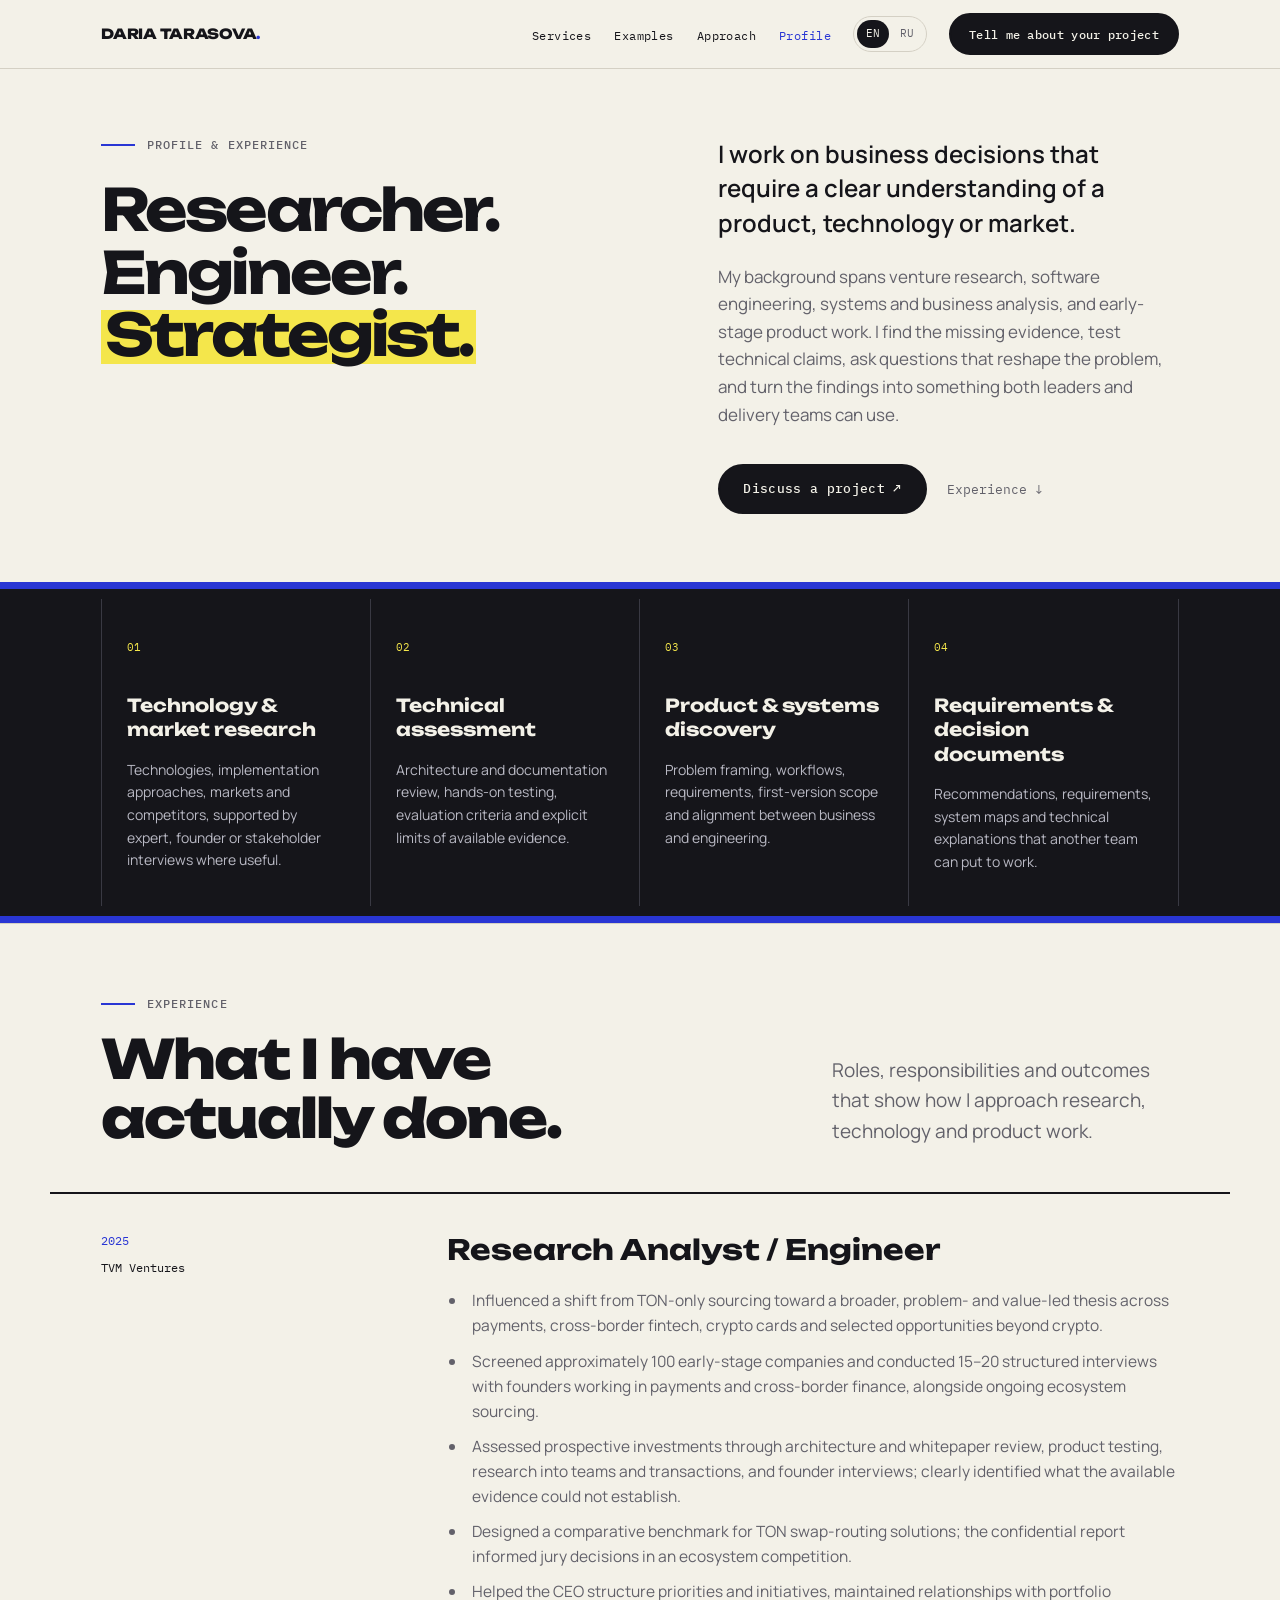
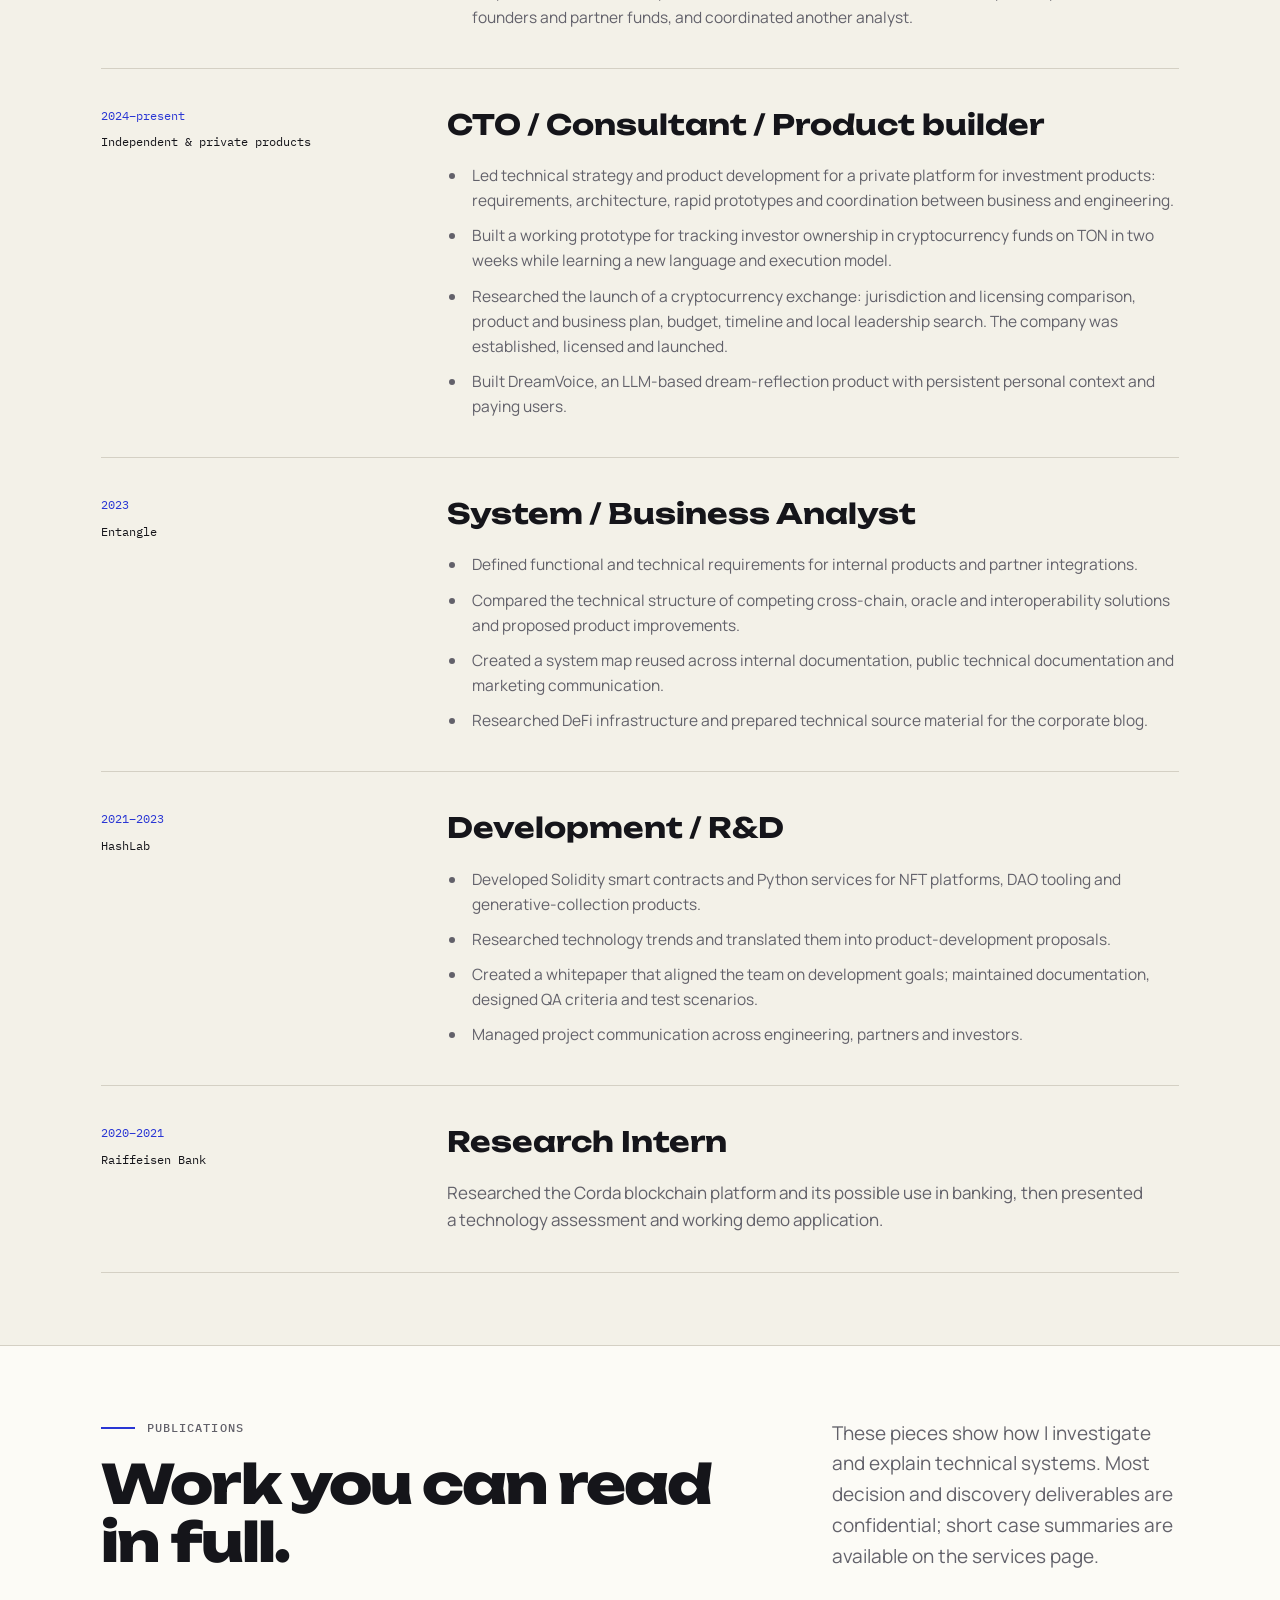
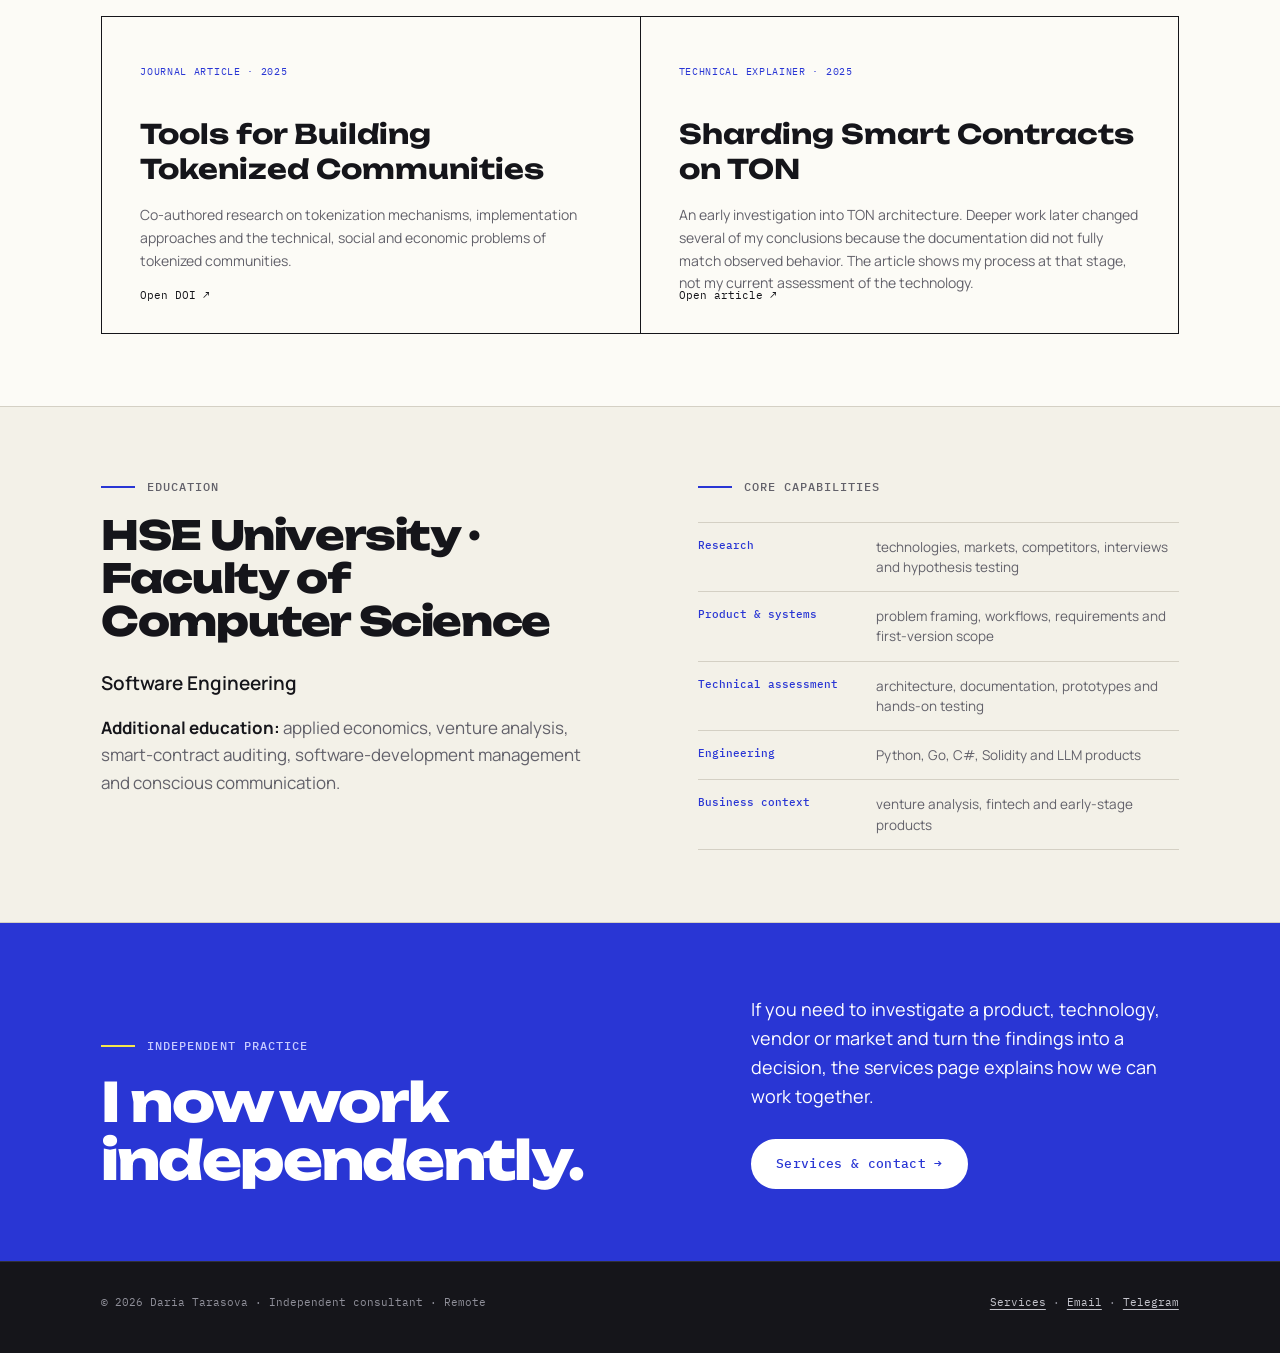
==== commit 74a4772a: "layout & profile fix" ====
--- a/about/index.html
+++ b/about/index.html
@@ -5,7 +5,7 @@
 <meta name="viewport" content="width=device-width, initial-scale=1.0">
 
 <title>Profile & selected work — Daria Tarasova</title>
-<meta name="description" content="Experience, publications and code by Daria Tarasova — researcher, software engineer and independent product discovery consultant.">
+<meta name="description" content="Experience and selected publications by Daria Tarasova — research, software engineering, product discovery and technical assessment.">
 <link rel="canonical" href="https://dd-tar.github.io/consulting/about/">
 <link rel="alternate" hreflang="en" href="https://dd-tar.github.io/consulting/about/">
 <link rel="alternate" hreflang="ru" href="https://dd-tar.github.io/consulting/ru/about/">
@@ -17,8 +17,8 @@
 <meta property="og:locale:alternate" content="ru_RU">
 <meta property="og:url" content="https://dd-tar.github.io/consulting/about/">
 <meta property="og:site_name" content="Daria Tarasova">
-<meta property="og:title" content="Daria Tarasova — profile, publications & code">
-<meta property="og:description" content="Researcher, software engineer and strategist. Experience across venture analysis, product discovery, AI and blockchain infrastructure.">
+<meta property="og:title" content="Daria Tarasova — experience & selected work">
+<meta property="og:description" content="Researcher, software engineer and strategist working across product, technology and market decisions.">
 <meta property="og:image" content="https://dd-tar.github.io/consulting/og.png">
 <meta property="og:image:width" content="1200">
 <meta property="og:image:height" content="630">
@@ -28,7 +28,7 @@
 <link rel="preconnect" href="https://fonts.googleapis.com">
 <link rel="preconnect" href="https://fonts.gstatic.com" crossorigin>
 <link href="https://fonts.googleapis.com/css2?family=Unbounded:wght@500;700;800&family=Manrope:wght@400;500;600;700&family=IBM+Plex+Mono:wght@400;500&display=swap" rel="stylesheet">
-<link rel="stylesheet" href="../styles.css?v=20260807b">
+<link rel="stylesheet" href="../styles.css?v=20260808c">
 
 <script type="application/ld+json">
 {
@@ -81,14 +81,14 @@
   <section class="profile-hero">
     <div class="wrap profile-hero-grid">
       <div>
-        <p class="eyebrow">Professional profile</p>
+        <p class="eyebrow">Profile &amp; experience</p>
         <h1>Researcher.<br>Engineer.<br><span class="marker">Strategist.</span></h1>
       </div>
       <div class="profile-summary">
-        <p class="profile-summary-lead">I work where a business decision depends on understanding a product, technology or market that is still poorly defined.</p>
-        <p>My background crosses venture research, software development, systems and business analysis, technical communication and early-stage product work. The common thread is not an industry: it is finding the missing evidence, asking the questions other people avoid and making the answer usable.</p>
+        <p class="profile-summary-lead">I work on business decisions that require a clear understanding of a product, technology or market.</p>
+        <p>My background spans venture research, software engineering, systems and business analysis, and early-stage product work. I find the missing evidence, test technical claims, ask questions that reshape the problem, and turn the findings into something both leaders and delivery teams can use.</p>
         <div class="profile-actions">
-          <a class="btn btn-large" href="../#contact" data-track="profile_hero_contact">Work with me ↗</a>
+          <a class="btn btn-large" href="../#contact" data-track="profile_hero_contact">Discuss a project ↗</a>
           <a class="text-link" href="#experience">Experience ↓</a>
         </div>
       </div>
@@ -97,10 +97,10 @@
 
   <section class="profile-capabilities">
     <div class="wrap capability-grid">
-      <article><span>01</span><h2>Qualitative research</h2><p>Stakeholder, founder and expert interviews; market and competitor research; synthesis of conflicting evidence.</p></article>
+      <article><span>01</span><h2>Technology &amp; market research</h2><p>Technologies, implementation approaches, markets and competitors, supported by expert, founder or stakeholder interviews where useful.</p></article>
       <article><span>02</span><h2>Technical assessment</h2><p>Architecture and documentation review, hands-on testing, evaluation criteria and explicit limits of available evidence.</p></article>
       <article><span>03</span><h2>Product &amp; systems discovery</h2><p>Problem framing, workflows, requirements, first-version scope and alignment between business and engineering.</p></article>
-      <article><span>04</span><h2>Decision communication</h2><p>Concise decision notes, system maps, technical explainers and recommendations another team can act on.</p></article>
+      <article><span>04</span><h2>Requirements &amp; decision documents</h2><p>Recommendations, requirements, system maps and technical explanations that another team can put to work.</p></article>
     </div>
   </section>
 
@@ -110,7 +110,7 @@
         <p class="eyebrow">Experience</p>
         <h2>What I have actually done.</h2>
       </div>
-      <p class="section-intro">A selective chronology. Some company and project details remain private; responsibilities and outcomes are described as precisely as confidentiality allows.</p>
+      <p class="section-intro">Roles, responsibilities and outcomes that show how I approach research, technology and product work.</p>
     </div>
 
     <div class="wrap timeline">
@@ -120,10 +120,10 @@
           <h3>Research Analyst / Engineer</h3>
           <ul>
             <li>Influenced a shift from TON-only sourcing toward a broader, problem- and value-led thesis across payments, cross-border fintech, crypto cards and selected opportunities beyond crypto.</li>
-            <li>Screened approximately 100 early-stage companies and conducted 15–20 structured interviews with payments and cross-border founders, alongside ongoing ecosystem sourcing.</li>
-            <li>Assessed prospective investments through architecture and whitepaper review, product testing, team and transaction research, founder interviews and explicit identification of unresolved evidence gaps.</li>
+            <li>Screened approximately 100 early-stage companies and conducted 15–20 structured interviews with founders working in payments and cross-border finance, alongside ongoing ecosystem sourcing.</li>
+            <li>Assessed prospective investments through architecture and whitepaper review, product testing, research into teams and transactions, and founder interviews; clearly identified what the available evidence could not establish.</li>
             <li>Designed a comparative benchmark for TON swap-routing solutions; the confidential report informed jury decisions in an ecosystem competition.</li>
-            <li>Acted as a strategic thought partner to the CEO, helped structure priorities and initiatives, maintained relationships with portfolio founders and partner funds, and coordinated another analyst.</li>
+            <li>Helped the CEO structure priorities and initiatives, maintained relationships with portfolio founders and partner funds, and coordinated another analyst.</li>
           </ul>
         </div>
       </article>
@@ -133,8 +133,8 @@
         <div class="timeline-body">
           <h3>CTO / Consultant / Product builder</h3>
           <ul>
-            <li>Led technical strategy and product development for a private investment-products platform: requirements, architecture, rapid prototypes and coordination between business and engineering.</li>
-            <li>Built a demo investor-share accounting system for cryptocurrency funds on TON in two weeks while learning a new language and execution model.</li>
+            <li>Led technical strategy and product development for a private platform for investment products: requirements, architecture, rapid prototypes and coordination between business and engineering.</li>
+            <li>Built a working prototype for tracking investor ownership in cryptocurrency funds on TON in two weeks while learning a new language and execution model.</li>
             <li>Researched the launch of a cryptocurrency exchange: jurisdiction and licensing comparison, product and business plan, budget, timeline and local leadership search. The company was established, licensed and launched.</li>
             <li>Built DreamVoice, an LLM-based dream-reflection product with persistent personal context and paying users.</li>
           </ul>
@@ -180,30 +180,28 @@
   <section id="selected-work" class="selected-work-section">
     <div class="wrap split-head">
       <div>
-        <p class="eyebrow">Publications &amp; code</p>
-        <h2>Work you can inspect directly.</h2>
-      </div>
-      <p class="section-intro">These materials show how I investigate and explain technical systems. The project examples on the services page are more representative of decision and discovery work whose full deliverables are confidential.</p>
-    </div>
-
-    <div class="wrap work-list">
-      <a class="work-item reveal" href="https://doi.org/10.17587/it.31.258-270" target="_blank" rel="noopener" data-track="portfolio_academic_article">
-        <span class="work-type">Journal article · 2025</span>
-        <h3>Tools for Building Tokenized Communities</h3>
-        <p>Co-authored research on tokenization mechanisms, implementation approaches and the technical, social and economic problems of tokenized communities.</p>
-        <span class="work-arrow">Open DOI ↗</span>
-      </a>
-
-      <a class="work-item reveal" href="https://medium.com/@daria.tar.gz/sharding-smart-contracts-on-ton-necessity-or-just-best-practice-c44d229d1e6b" target="_blank" rel="noopener" data-track="portfolio_ton_article">
-        <span class="work-type">Technical explainer · 2025</span>
-        <h3>Sharding Smart Contracts on TON</h3>
-        <p>An early investigation into TON architecture. After deeper work, I no longer agree with several conclusions because the documentation did not fully match observed behavior; the article remains a dated record of that research stage.</p>
-        <span class="work-arrow">Open article ↗</span>
-      </a>
-    </div>
-
-    <div class="wrap code-links reveal">
-      <p><strong>Related implementation:</strong> community-tokenization <a href="https://github.com/dd-tar/com_tok_contracts" target="_blank" rel="noopener" data-track="portfolio_contracts">smart contracts</a> and <a href="https://github.com/dd-tar/com_tok_bot" target="_blank" rel="noopener" data-track="portfolio_bot">Telegram bot</a>.</p>
+        <p class="eyebrow">Publications</p>
+        <h2>Work you can read in full.</h2>
+      </div>
+      <p class="section-intro">These pieces show how I investigate and explain technical systems. Most decision and discovery deliverables are confidential; short case summaries are available on the services page.</p>
+    </div>
+
+    <div class="wrap">
+      <div class="work-list reveal">
+        <a class="work-item" href="https://doi.org/10.17587/it.31.258-270" target="_blank" rel="noopener" data-track="portfolio_academic_article">
+          <span class="work-type">Journal article · 2025</span>
+          <h3>Tools for Building Tokenized Communities</h3>
+          <p>Co-authored research on tokenization mechanisms, implementation approaches and the technical, social and economic problems of tokenized communities.</p>
+          <span class="work-arrow">Open DOI ↗</span>
+        </a>
+
+        <a class="work-item" href="https://medium.com/@daria.tar.gz/sharding-smart-contracts-on-ton-necessity-or-just-best-practice-c44d229d1e6b" target="_blank" rel="noopener" data-track="portfolio_ton_article">
+          <span class="work-type">Technical explainer · 2025</span>
+          <h3>Sharding Smart Contracts on TON</h3>
+          <p>An early investigation into TON architecture. Deeper work later changed several of my conclusions because the documentation did not fully match observed behavior. The article shows my process at that stage, not my current assessment of the technology.</p>
+          <span class="work-arrow">Open article ↗</span>
+        </a>
+      </div>
     </div>
   </section>
 
@@ -211,14 +209,18 @@
     <div class="wrap profile-columns">
       <div>
         <p class="eyebrow">Education</p>
-        <h2>Software Engineering</h2>
-        <p class="education-lead">HSE University · Faculty of Computer Science · 2019–2023</p>
-        <p>Additional study in applied economics, venture analysis, smart-contract auditing, software-development management and conscious communication.</p>
-      </div>
-      <div>
-        <p class="eyebrow">Working toolkit</p>
-        <ul class="tag-list" aria-label="Skills and technologies">
-          <li>Stakeholder interviews</li><li>Market research</li><li>Requirements</li><li>System design</li><li>Technical writing</li><li>Python</li><li>Go</li><li>C#</li><li>Solidity</li><li>LLM products</li><li>Venture analysis</li><li>EN / RU</li>
+        <h2>HSE University · Faculty of Computer Science</h2>
+        <p class="education-lead">Software Engineering</p>
+        <p><strong>Additional education:</strong> applied economics, venture analysis, smart-contract auditing, software-development management and conscious communication.</p>
+      </div>
+      <div>
+        <p class="eyebrow">Core capabilities</p>
+        <ul class="toolkit-list" aria-label="Core capabilities">
+          <li><strong>Research</strong><span>technologies, markets, competitors, interviews and hypothesis testing</span></li>
+          <li><strong>Product &amp; systems</strong><span>problem framing, workflows, requirements and first-version scope</span></li>
+          <li><strong>Technical assessment</strong><span>architecture, documentation, prototypes and hands-on testing</span></li>
+          <li><strong>Engineering</strong><span>Python, Go, C#, Solidity and LLM products</span></li>
+          <li><strong>Business context</strong><span>venture analysis, fintech and early-stage products</span></li>
         </ul>
       </div>
     </div>
@@ -227,12 +229,12 @@
   <section class="profile-contact">
     <div class="wrap profile-contact-grid">
       <div>
-        <p class="eyebrow">Current work</p>
-        <h2>I now do this independently.</h2>
-      </div>
-      <div>
-        <p>If you need to investigate a product, technology, vendor or market and turn the findings into a usable decision, the consulting page explains the formats and outputs.</p>
-        <a class="btn btn-large" href="../#contact" data-track="profile_footer_contact">See services &amp; contact →</a>
+        <p class="eyebrow">Independent practice</p>
+        <h2>I now work independently.</h2>
+      </div>
+      <div>
+        <p>If you need to investigate a product, technology, vendor or market and turn the findings into a decision, the services page explains how we can work together.</p>
+        <a class="btn btn-large" href="../#contact" data-track="profile_footer_contact">Services &amp; contact →</a>
       </div>
     </div>
   </section>
@@ -246,6 +248,6 @@
 </footer>
 
 <script src="../analytics.js?v=20260807"></script>
-<script src="../main.js?v=20260807"></script>
+<script src="../main.js?v=20260808"></script>
 </body>
 </html>
--- a/styles.css
+++ b/styles.css
@@ -14,7 +14,7 @@
   --font-mono:"IBM Plex Mono", ui-monospace, "SFMono-Regular", Menlo, monospace;
   --width:1180px;
   --pad:clamp(20px, 4vw, 52px);
-  --section:clamp(72px, 10vw, 128px);
+  --section:clamp(64px, 8vh, 96px);
 }
 
 *{ box-sizing:border-box; margin:0; padding:0; }
@@ -181,7 +181,7 @@
 
 /* Shared section layout */
 section{ padding-block:var(--section); border-top:1px solid var(--line); }
-.split-head{ display:grid; grid-template-columns:minmax(0,1.2fr) minmax(260px,.65fr); gap:clamp(36px,7vw,100px); align-items:end; margin-bottom:clamp(40px,6vw,70px); }
+.split-head{ display:grid; grid-template-columns:minmax(0,1.2fr) minmax(260px,.65fr); gap:clamp(36px,7vw,100px); align-items:end; margin-bottom:clamp(40px,5vh,58px); }
 .split-head h2,.profile-teaser h2,.profile-contact h2,.education-section h2{
   margin-top:18px;
   max-width:19ch;
@@ -194,7 +194,7 @@
 .section-intro{ max-width:50ch; color:var(--muted); font-size:clamp(16px,1.7vw,19px); }
 
 /* Home hero */
-.hero{ padding-block:clamp(70px,10vw,132px); border-top:0; }
+.hero{ padding-block:clamp(58px,7.5vh,84px); border-top:0; }
 .hero-grid{ display:grid; grid-template-columns:minmax(0,1.5fr) minmax(300px,.68fr); gap:clamp(42px,7vw,96px); align-items:center; }
 .hero-copy h1{
   margin-top:26px;
@@ -335,13 +335,43 @@
 .contact-form .btn-submit:hover{ background:#fff; border-color:#fff; }
 .honeypot{ display:none !important; }
 .form-note{ margin-top:7px; color:#858590; font-family:var(--font-mono); font-size:10.5px; line-height:1.55; }
-.send-panel{ margin-top:8px; padding:13px; border:1px solid var(--yellow); color:var(--yellow); font-family:var(--font-mono); font-size:12px; }
+.send-panel{
+  position:fixed;
+  top:86px;
+  right:max(20px,calc((100vw - var(--width))/2 + var(--pad)));
+  z-index:100;
+  width:min(440px,calc(100vw - 40px));
+  margin:0;
+  padding:17px 52px 17px 19px;
+  border:2px solid var(--ink);
+  background:var(--yellow);
+  box-shadow:6px 6px 0 var(--blue);
+  color:var(--ink);
+  font-family:var(--font-mono);
+  font-size:12px;
+  line-height:1.5;
+}
+.send-panel-close{
+  position:absolute;
+  top:8px;
+  right:9px;
+  width:34px;
+  height:34px;
+  border:0;
+  background:transparent;
+  color:var(--ink);
+  font-family:var(--font-mono);
+  font-size:23px;
+  line-height:1;
+  cursor:pointer;
+}
 .send-panel[hidden]{ display:none; }
 
 /* Profile page */
-.profile-hero{ padding-block:clamp(76px,11vw,140px); border-top:0; }
-.profile-hero-grid{ display:grid; grid-template-columns:minmax(0,1fr) minmax(320px,.75fr); gap:clamp(50px,9vw,125px); align-items:end; }
-.profile-hero h1{ margin-top:25px; font-family:var(--font-display); font-size:clamp(39px,6vw,72px); line-height:1.08; letter-spacing:-.05em; }
+.profile-hero{ padding-block:clamp(58px,7.5vh,84px); border-top:0; }
+.profile-hero-grid{ display:grid; grid-template-columns:minmax(0,1.08fr) minmax(340px,.92fr); gap:clamp(40px,6vw,82px); align-items:start; }
+.profile-hero-grid>*{ min-width:0; }
+.profile-hero h1{ margin-top:25px; max-width:11ch; font-family:var(--font-display); font-size:clamp(39px,5vw,58px); line-height:1.08; letter-spacing:-.05em; }
 .profile-summary-lead{ font-size:clamp(19px,2.2vw,24px); font-weight:600; line-height:1.45; }
 .profile-summary>p+p{ margin-top:22px; color:var(--muted); }
 .profile-capabilities{
@@ -375,14 +405,16 @@
 .work-item p{ margin-top:17px; max-width:55ch; color:var(--muted); font-size:14px; }
 .work-item:hover p{ color:#D7D8FF; }
 .work-arrow{ position:absolute; left:clamp(25px,3.5vw,38px); bottom:28px; font-family:var(--font-mono); font-size:11px; }
-.code-links{ margin-top:25px; color:var(--muted); font-size:14px; }
-.code-links strong{ color:var(--ink); }
 .education-section{ background:var(--paper); }
+.education-section h2{ max-width:24ch; font-size:clamp(28px,3.6vw,40px); }
 .profile-columns{ display:grid; grid-template-columns:1fr 1fr; gap:clamp(50px,9vw,125px); }
 .education-lead{ margin-top:25px; font-size:19px; font-weight:600; }
 .education-lead+p{ margin-top:15px; max-width:55ch; color:var(--muted); }
-.tag-list{ display:flex; flex-wrap:wrap; gap:9px; margin-top:26px; list-style:none; }
-.tag-list li{ padding:8px 12px; border:1px solid var(--line); border-radius:999px; background:var(--surface); font-family:var(--font-mono); font-size:11px; }
+.education-lead+p strong{ color:var(--ink); }
+.toolkit-list{ margin-top:26px; border-top:1px solid var(--line); list-style:none; }
+.toolkit-list li{ display:grid; grid-template-columns:minmax(120px,.7fr) minmax(0,1.3fr); gap:16px; padding:14px 0; border-bottom:1px solid var(--line); }
+.toolkit-list strong{ color:var(--blue); font-family:var(--font-mono); font-size:11px; font-weight:500; }
+.toolkit-list span{ color:var(--muted); font-size:13.5px; line-height:1.5; }
 .profile-contact{ background:var(--blue); color:#fff; }
 .profile-contact-grid{ display:grid; grid-template-columns:1fr .8fr; gap:clamp(50px,9vw,125px); align-items:end; }
 .profile-contact .eyebrow{ color:#C8CCFF; }
@@ -411,6 +443,8 @@
   .capability-grid{ grid-template-columns:1fr 1fr; }
   .capability-grid article:nth-child(3){ border-left:1px solid #393943; border-top:1px solid #393943; }
   .capability-grid article:nth-child(4){ border-top:1px solid #393943; }
+  .profile-hero-grid{ grid-template-columns:minmax(0,1fr); align-items:start; }
+  .profile-hero h1{ max-width:none; }
 }
 
 @media (max-width:1240px){
@@ -466,12 +500,14 @@
   .profile-teaser h2,.split-head h2,.profile-contact h2,.education-section h2{ font-size:30px; }
   .contact h2{ font-size:40px; }
   .contact-form{ padding:23px 18px; }
+  .send-panel{ top:auto; right:16px; bottom:16px; left:16px; width:auto; box-shadow:5px 5px 0 var(--blue); }
   .contact-chip{ width:100%; justify-content:flex-start; overflow-wrap:anywhere; }
   .capability-grid{ grid-template-columns:1fr; }
   .capability-grid article{ min-height:auto; padding:25px 22px; border-left:1px solid #393943; border-top:1px solid #393943; }
   .capability-grid article:first-child{ border-top:1px solid #393943; }
   .capability-grid h2{ margin-top:22px; }
   .work-item{ min-height:295px; }
+  .toolkit-list li{ grid-template-columns:minmax(0,1fr); gap:5px; }
   .footer-inner{ flex-direction:column; }
 }
 
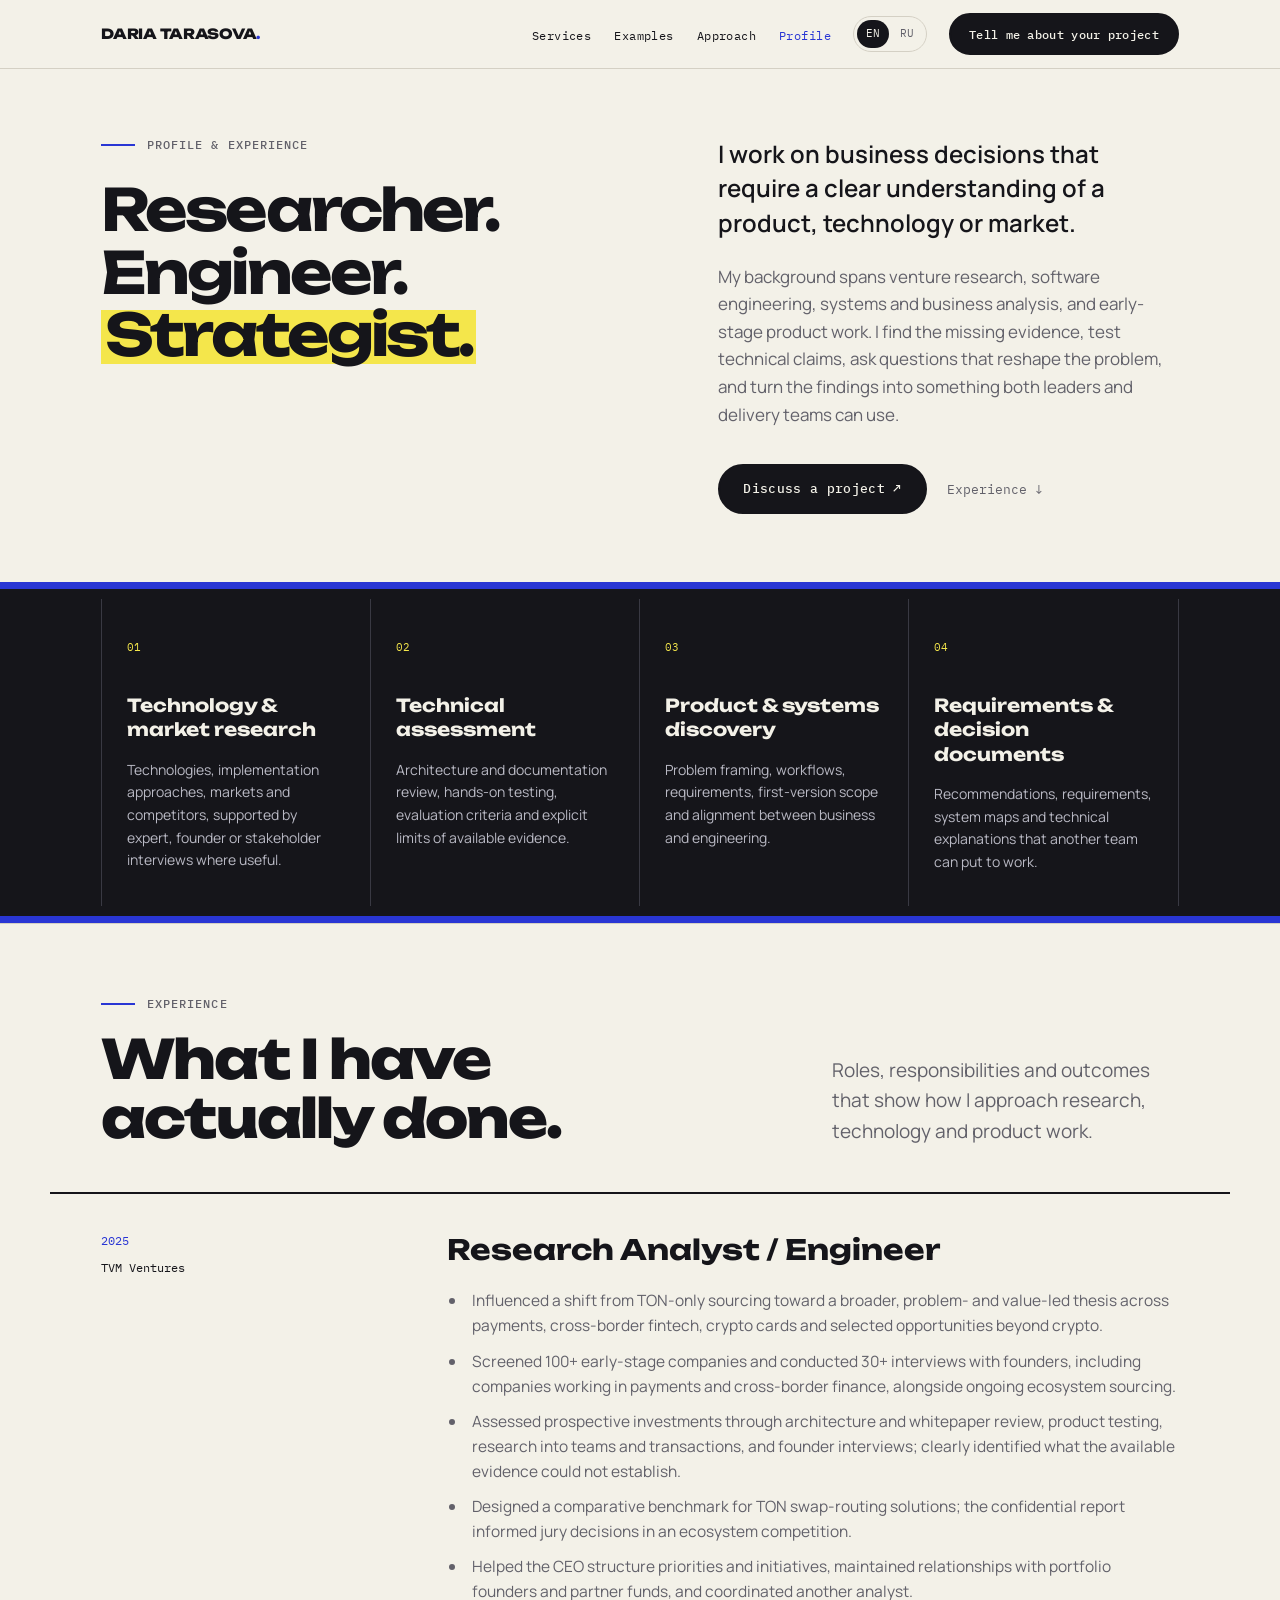
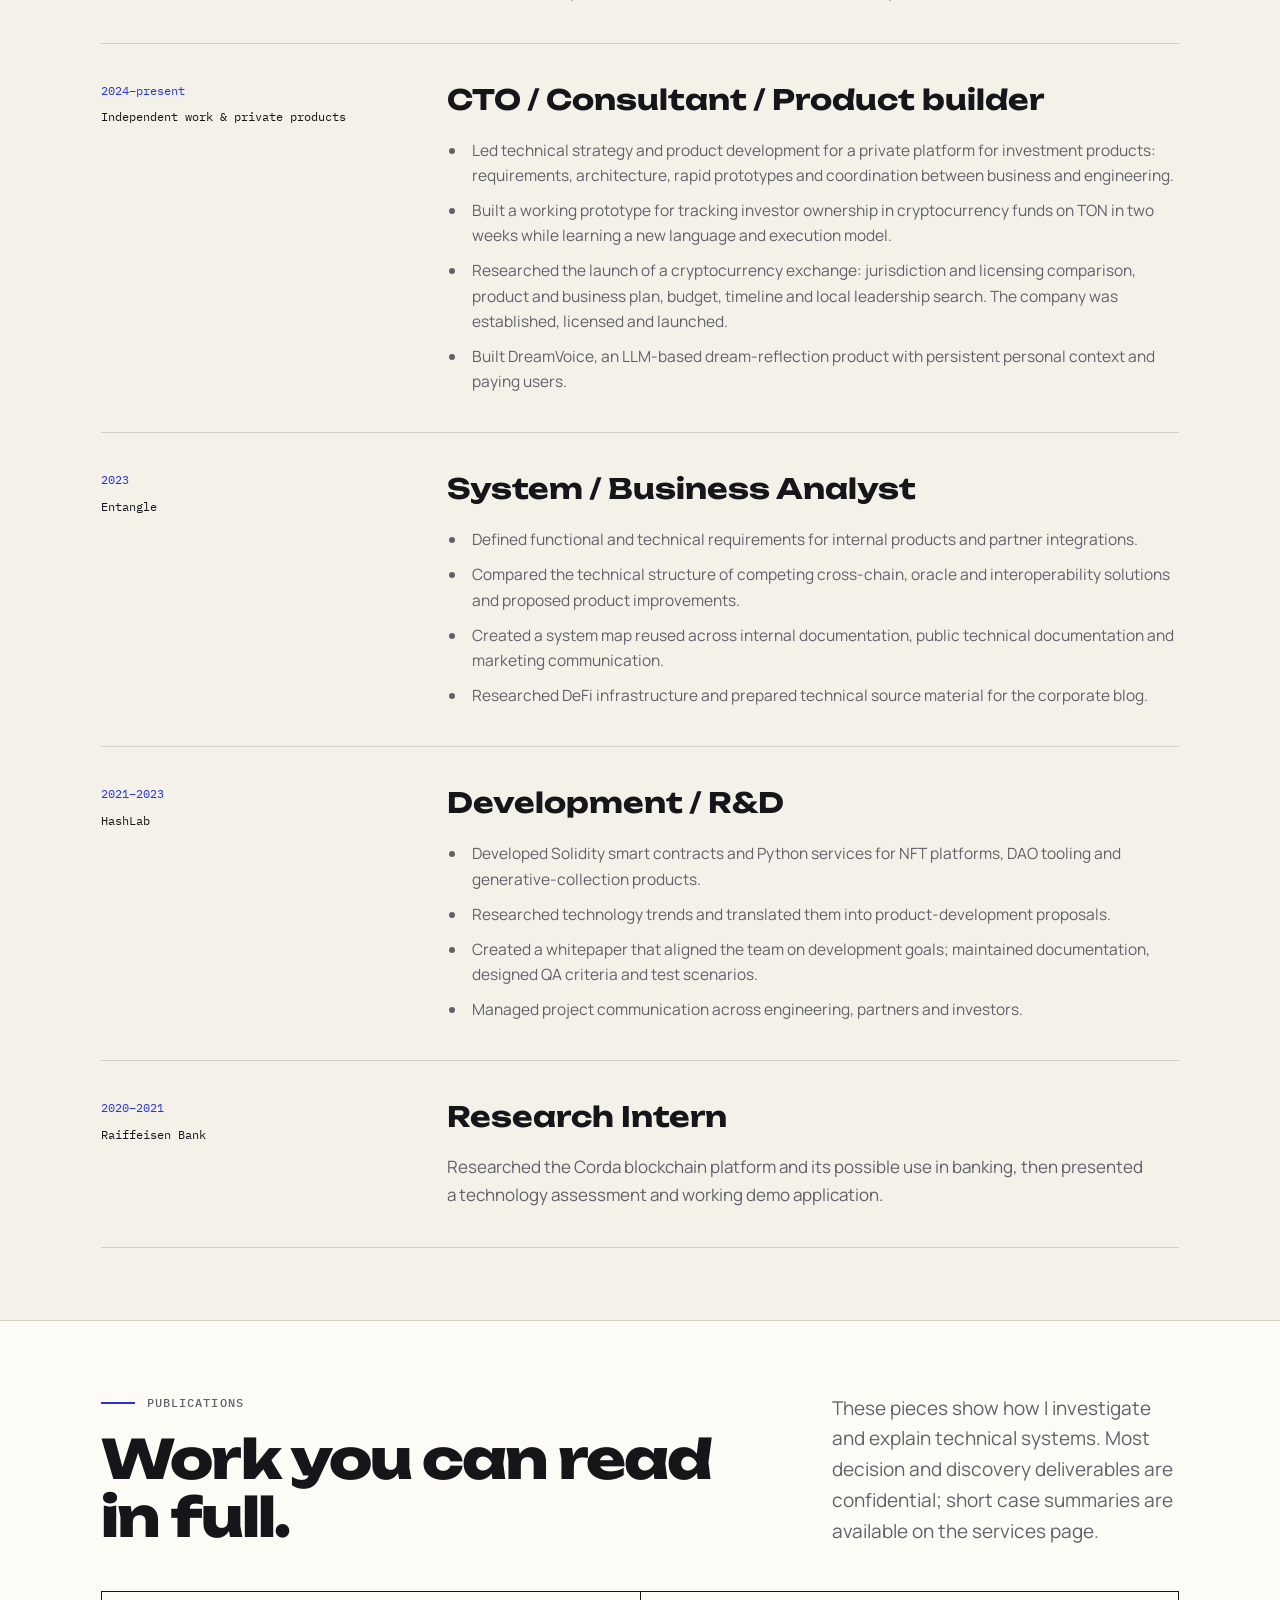
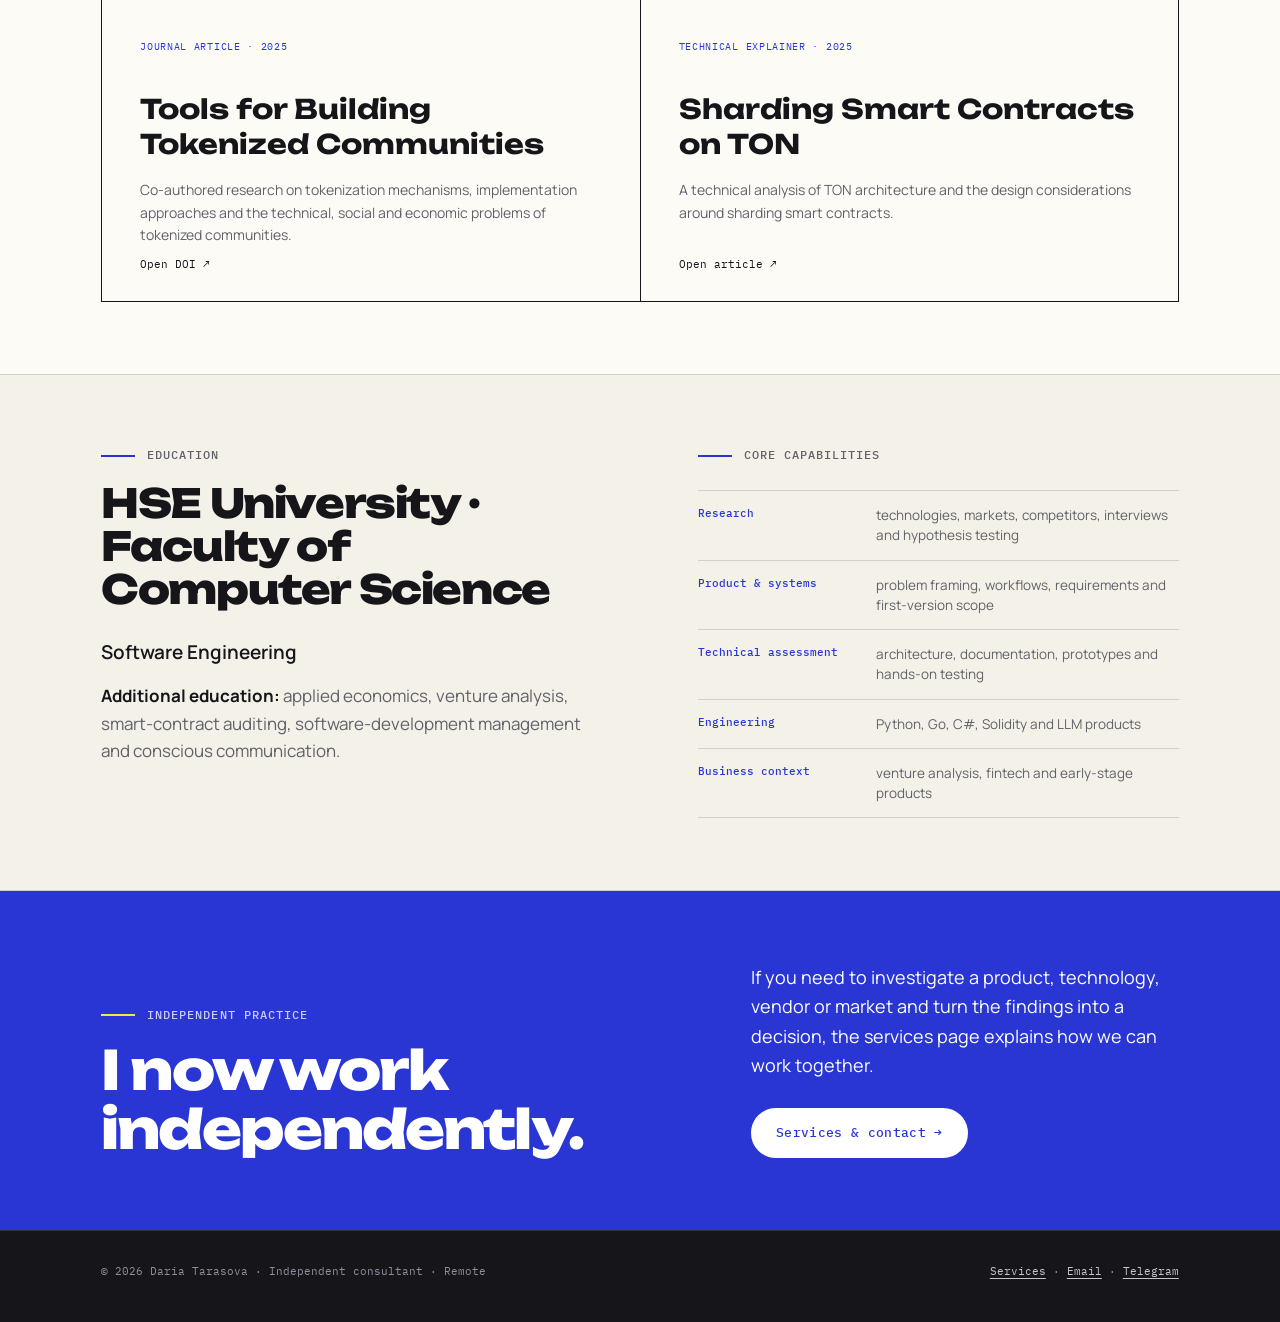
==== commit 0e565c4b: "ga + ru edits" ====
--- a/about/index.html
+++ b/about/index.html
@@ -1,6 +1,7 @@
 <!DOCTYPE html>
 <html lang="en">
 <head>
+<script defer src="../main.js?v=20260811c"></script>
 <meta charset="UTF-8">
 <meta name="viewport" content="width=device-width, initial-scale=1.0">
 
@@ -120,7 +121,7 @@
           <h3>Research Analyst / Engineer</h3>
           <ul>
             <li>Influenced a shift from TON-only sourcing toward a broader, problem- and value-led thesis across payments, cross-border fintech, crypto cards and selected opportunities beyond crypto.</li>
-            <li>Screened approximately 100 early-stage companies and conducted 15–20 structured interviews with founders working in payments and cross-border finance, alongside ongoing ecosystem sourcing.</li>
+            <li>Screened 100+ early-stage companies and conducted 30+ interviews with founders, including companies working in payments and cross-border finance, alongside ongoing ecosystem sourcing.</li>
             <li>Assessed prospective investments through architecture and whitepaper review, product testing, research into teams and transactions, and founder interviews; clearly identified what the available evidence could not establish.</li>
             <li>Designed a comparative benchmark for TON swap-routing solutions; the confidential report informed jury decisions in an ecosystem competition.</li>
             <li>Helped the CEO structure priorities and initiatives, maintained relationships with portfolio founders and partner funds, and coordinated another analyst.</li>
@@ -129,7 +130,7 @@
       </article>
 
       <article class="timeline-entry reveal">
-        <div class="timeline-meta"><span>2024–present</span><span>Independent &amp; private products</span></div>
+        <div class="timeline-meta"><span>2024–present</span><span>Independent work &amp; private products</span></div>
         <div class="timeline-body">
           <h3>CTO / Consultant / Product builder</h3>
           <ul>
@@ -198,7 +199,7 @@
         <a class="work-item" href="https://medium.com/@daria.tar.gz/sharding-smart-contracts-on-ton-necessity-or-just-best-practice-c44d229d1e6b" target="_blank" rel="noopener" data-track="portfolio_ton_article">
           <span class="work-type">Technical explainer · 2025</span>
           <h3>Sharding Smart Contracts on TON</h3>
-          <p>An early investigation into TON architecture. Deeper work later changed several of my conclusions because the documentation did not fully match observed behavior. The article shows my process at that stage, not my current assessment of the technology.</p>
+          <p>A technical analysis of TON architecture and the design considerations around sharding smart contracts.</p>
           <span class="work-arrow">Open article ↗</span>
         </a>
       </div>
@@ -243,11 +244,9 @@
 <footer>
   <div class="wrap footer-inner">
     <p>© <span data-current-year>2026</span> Daria Tarasova · Independent consultant · Remote</p>
-    <p><a href="../">Services</a> · <a href="mailto:daria.tar.gz@gmail.com">Email</a> · <a href="https://t.me/dd_tar" target="_blank" rel="noopener">Telegram</a></p>
+    <p><a href="../">Services</a> · <a href="mailto:daria.tar.gz@gmail.com" data-track="profile_footer_email">Email</a> · <a href="https://t.me/dd_tar" target="_blank" rel="noopener" data-track="profile_footer_telegram">Telegram</a></p>
   </div>
 </footer>
 
-<script src="../analytics.js?v=20260807"></script>
-<script src="../main.js?v=20260808"></script>
 </body>
 </html>
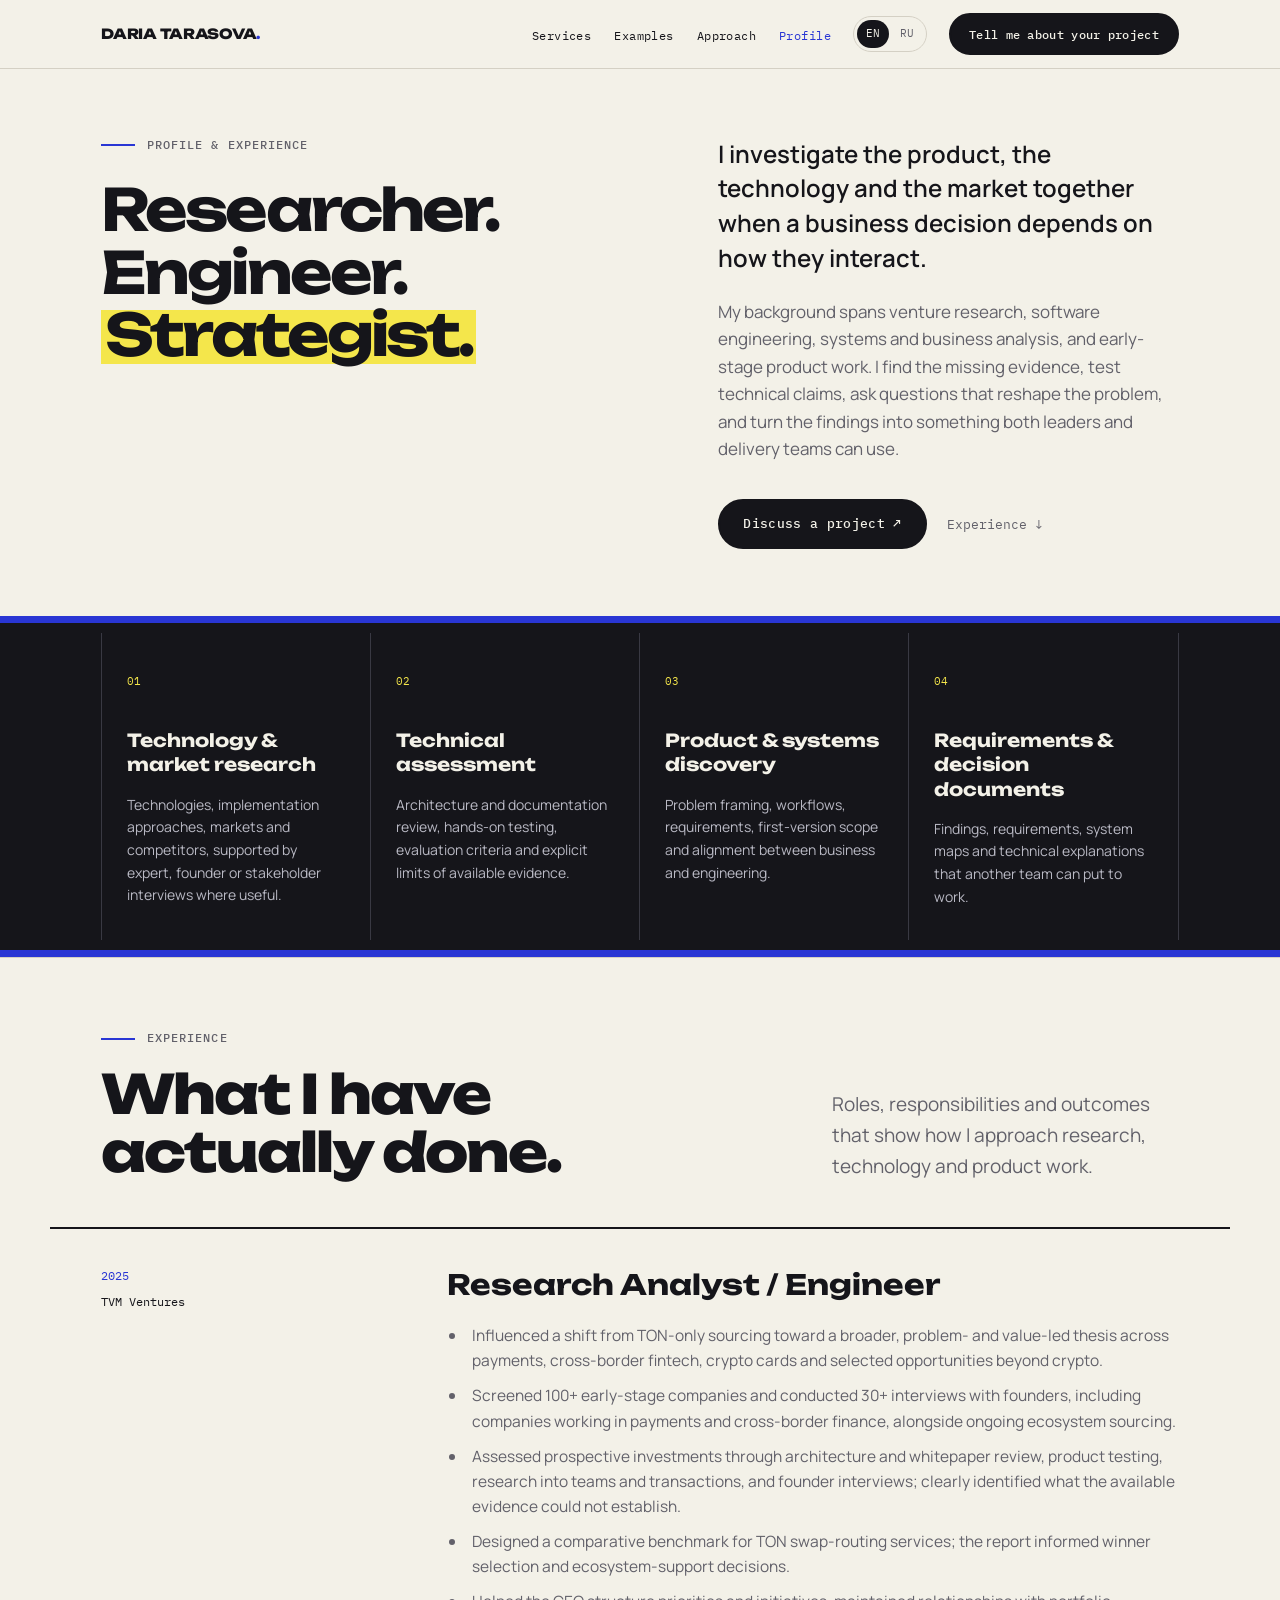
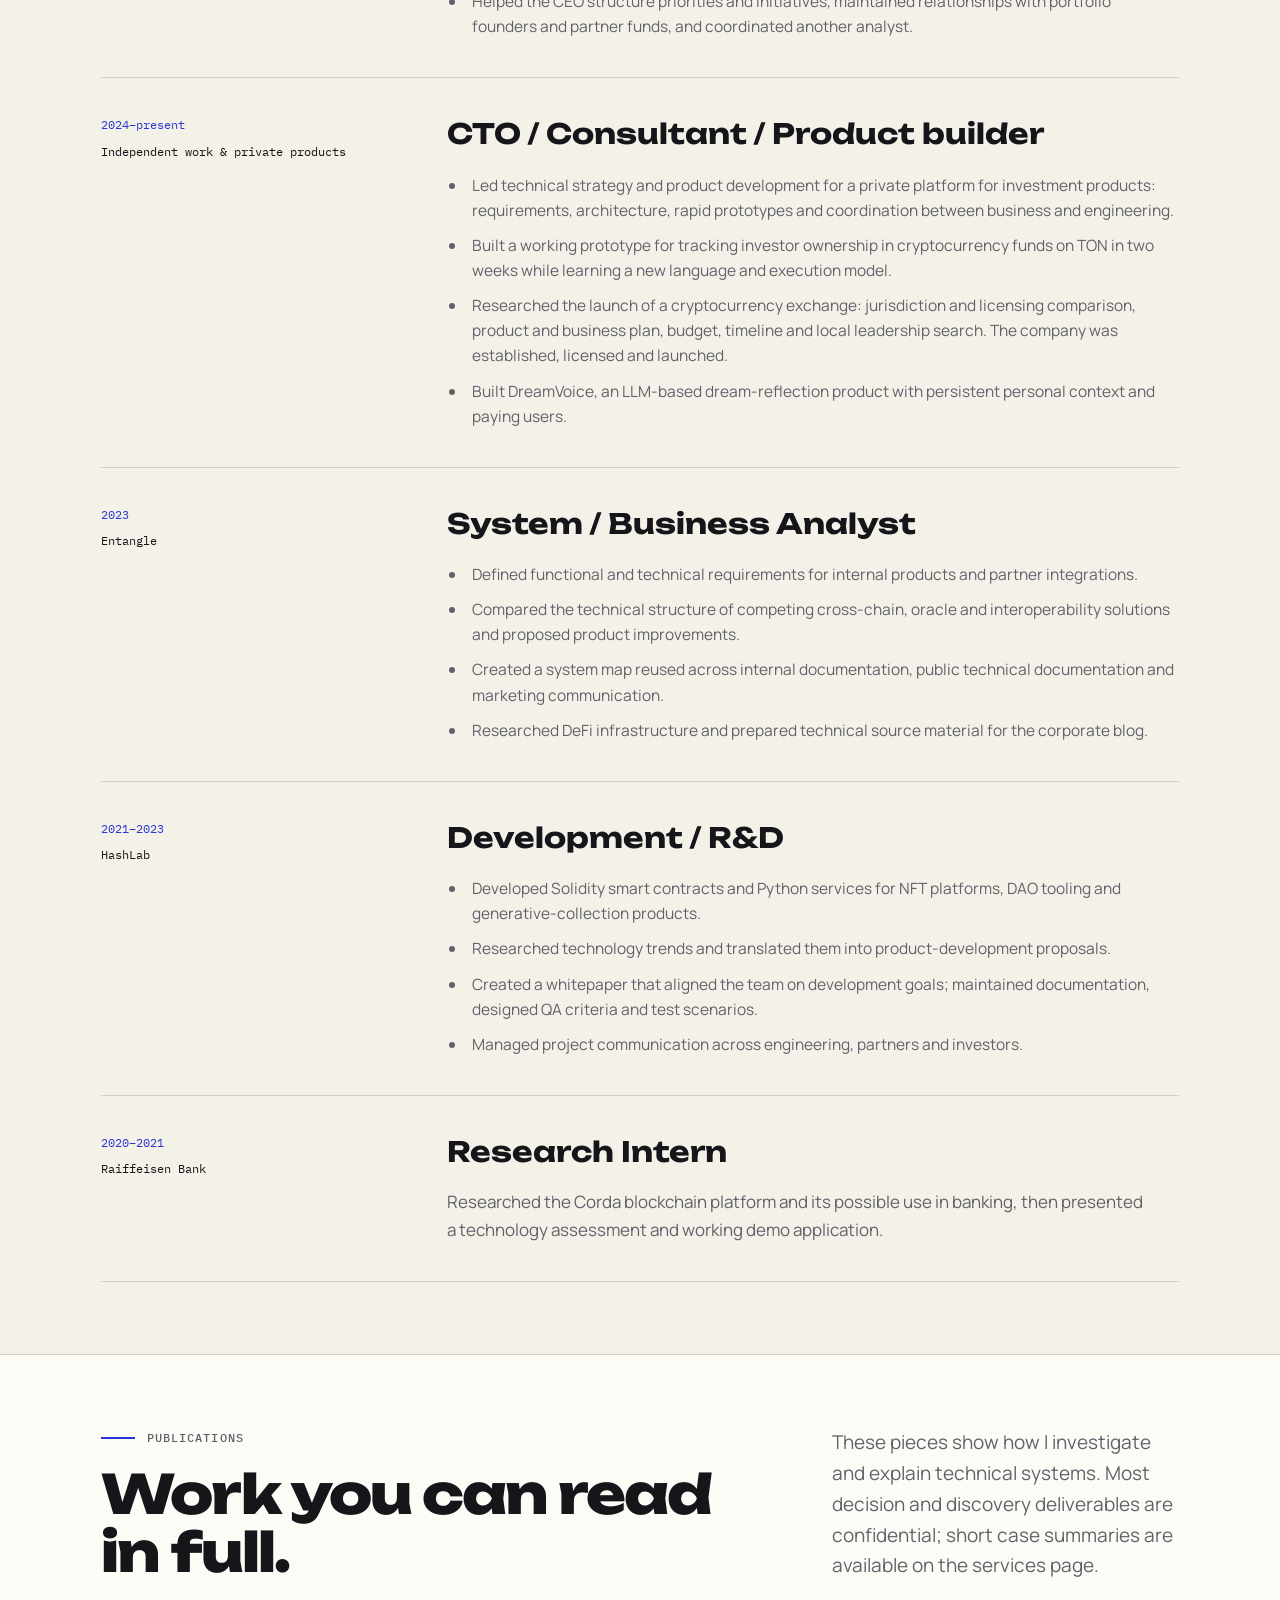
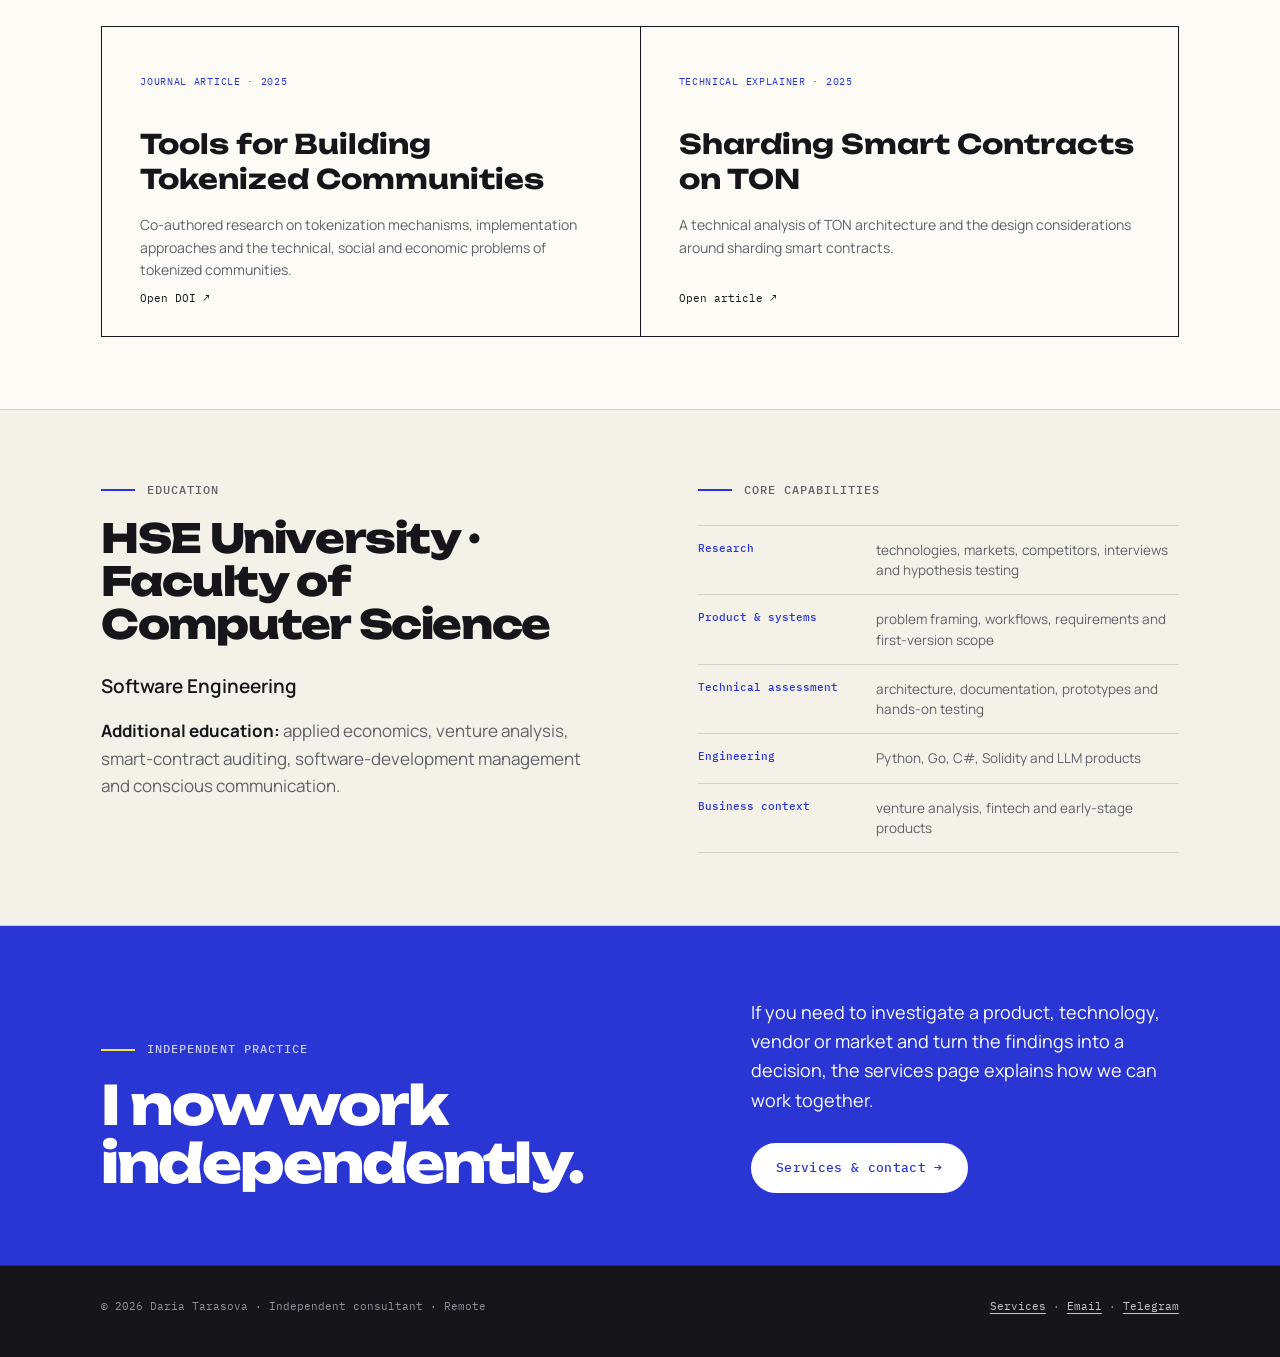
==== commit 6895ec02: "will I ever stop editing this?" ====
--- a/about/index.html
+++ b/about/index.html
@@ -4,27 +4,32 @@
 <script defer src="../main.js?v=20260811c"></script>
 <meta charset="UTF-8">
 <meta name="viewport" content="width=device-width, initial-scale=1.0">
-
-<title>Profile & selected work — Daria Tarasova</title>
-<meta name="description" content="Experience and selected publications by Daria Tarasova — research, software engineering, product discovery and technical assessment.">
-<link rel="canonical" href="https://dd-tar.github.io/consulting/about/">
-<link rel="alternate" hreflang="en" href="https://dd-tar.github.io/consulting/about/">
-<link rel="alternate" hreflang="ru" href="https://dd-tar.github.io/consulting/ru/about/">
-<link rel="alternate" hreflang="x-default" href="https://dd-tar.github.io/consulting/about/">
+<link rel="icon" href="../favicon.ico?v=3" sizes="48x48">
+<link rel="icon" href="../favicon.svg?v=3" sizes="any" type="image/svg+xml">
+<link rel="apple-touch-icon" href="../apple-touch-icon.png?v=3">
+<link rel="manifest" href="../site.webmanifest?v=3">
+<meta name="theme-color" content="#F3F1E8">
+
+<title>Daria Tarasova — researcher, engineer &amp; strategy consultant</title>
+<meta name="description" content="Experience and selected work across venture and technical research, software engineering, systems analysis and early-stage products.">
+<link rel="canonical" href="https://ddtar.xyz/about/">
+<link rel="alternate" hreflang="en" href="https://ddtar.xyz/about/">
+<link rel="alternate" hreflang="ru" href="https://ddtar.xyz/ru/about/">
+<link rel="alternate" hreflang="x-default" href="https://ddtar.xyz/about/">
 <meta name="robots" content="index, follow, max-snippet:-1, max-image-preview:large">
 
 <meta property="og:type" content="profile">
 <meta property="og:locale" content="en_US">
 <meta property="og:locale:alternate" content="ru_RU">
-<meta property="og:url" content="https://dd-tar.github.io/consulting/about/">
+<meta property="og:url" content="https://ddtar.xyz/about/">
 <meta property="og:site_name" content="Daria Tarasova">
 <meta property="og:title" content="Daria Tarasova — experience & selected work">
-<meta property="og:description" content="Researcher, software engineer and strategist working across product, technology and market decisions.">
-<meta property="og:image" content="https://dd-tar.github.io/consulting/og.png">
+<meta property="og:description" content="Researcher, engineer and strategy consultant working across products, technology and markets.">
+<meta property="og:image" content="https://ddtar.xyz/og.png">
 <meta property="og:image:width" content="1200">
 <meta property="og:image:height" content="630">
 <meta name="twitter:card" content="summary_large_image">
-<meta name="twitter:image" content="https://dd-tar.github.io/consulting/og.png">
+<meta name="twitter:image" content="https://ddtar.xyz/og.png">
 
 <link rel="preconnect" href="https://fonts.googleapis.com">
 <link rel="preconnect" href="https://fonts.gstatic.com" crossorigin>
@@ -35,17 +40,17 @@
 {
   "@context": "https://schema.org",
   "@type": "ProfilePage",
-  "@id": "https://dd-tar.github.io/consulting/about/#profile",
-  "url": "https://dd-tar.github.io/consulting/about/",
+  "@id": "https://ddtar.xyz/about/#profile",
+  "url": "https://ddtar.xyz/about/",
   "name": "Daria Tarasova — profile and selected work",
   "inLanguage": "en",
   "mainEntity": {
     "@type": "Person",
-    "@id": "https://dd-tar.github.io/consulting/#person",
+    "@id": "https://ddtar.xyz/#person",
     "name": "Daria Tarasova",
     "alternateName": "Daya",
     "email": "mailto:daria.tar.gz@gmail.com",
-    "jobTitle": "Independent product discovery and decision research consultant",
+    "jobTitle": "Independent researcher and strategy consultant",
     "alumniOf": { "@type": "CollegeOrUniversity", "name": "HSE University" },
     "sameAs": [
       "https://t.me/dd_tar",
@@ -86,7 +91,7 @@
         <h1>Researcher.<br>Engineer.<br><span class="marker">Strategist.</span></h1>
       </div>
       <div class="profile-summary">
-        <p class="profile-summary-lead">I work on business decisions that require a clear understanding of a product, technology or market.</p>
+        <p class="profile-summary-lead">I investigate the product, the technology and the market together when a business decision depends on how they interact.</p>
         <p>My background spans venture research, software engineering, systems and business analysis, and early-stage product work. I find the missing evidence, test technical claims, ask questions that reshape the problem, and turn the findings into something both leaders and delivery teams can use.</p>
         <div class="profile-actions">
           <a class="btn btn-large" href="../#contact" data-track="profile_hero_contact">Discuss a project ↗</a>
@@ -101,7 +106,7 @@
       <article><span>01</span><h2>Technology &amp; market research</h2><p>Technologies, implementation approaches, markets and competitors, supported by expert, founder or stakeholder interviews where useful.</p></article>
       <article><span>02</span><h2>Technical assessment</h2><p>Architecture and documentation review, hands-on testing, evaluation criteria and explicit limits of available evidence.</p></article>
       <article><span>03</span><h2>Product &amp; systems discovery</h2><p>Problem framing, workflows, requirements, first-version scope and alignment between business and engineering.</p></article>
-      <article><span>04</span><h2>Requirements &amp; decision documents</h2><p>Recommendations, requirements, system maps and technical explanations that another team can put to work.</p></article>
+      <article><span>04</span><h2>Requirements &amp; decision documents</h2><p>Findings, requirements, system maps and technical explanations that another team can put to work.</p></article>
     </div>
   </section>
 
@@ -123,7 +128,7 @@
             <li>Influenced a shift from TON-only sourcing toward a broader, problem- and value-led thesis across payments, cross-border fintech, crypto cards and selected opportunities beyond crypto.</li>
             <li>Screened 100+ early-stage companies and conducted 30+ interviews with founders, including companies working in payments and cross-border finance, alongside ongoing ecosystem sourcing.</li>
             <li>Assessed prospective investments through architecture and whitepaper review, product testing, research into teams and transactions, and founder interviews; clearly identified what the available evidence could not establish.</li>
-            <li>Designed a comparative benchmark for TON swap-routing solutions; the confidential report informed jury decisions in an ecosystem competition.</li>
+            <li>Designed a comparative benchmark for TON swap-routing services; the report informed winner selection and ecosystem-support decisions.</li>
             <li>Helped the CEO structure priorities and initiatives, maintained relationships with portfolio founders and partner funds, and coordinated another analyst.</li>
           </ul>
         </div>
--- a/styles.css
+++ b/styles.css
@@ -206,6 +206,8 @@
   line-height:1.04;
 }
 .hero-sub{ margin-top:30px; max-width:710px; font-size:clamp(17px,2vw,21px); line-height:1.55; }
+.hero-sub-block{ display:block; }
+.hero-sub-block + .hero-sub-block{ margin-top:.7em; }
 .hero-actions,.profile-actions{ margin-top:36px; display:flex; flex-wrap:wrap; align-items:center; gap:20px; }
 .decision-card{
   position:relative;
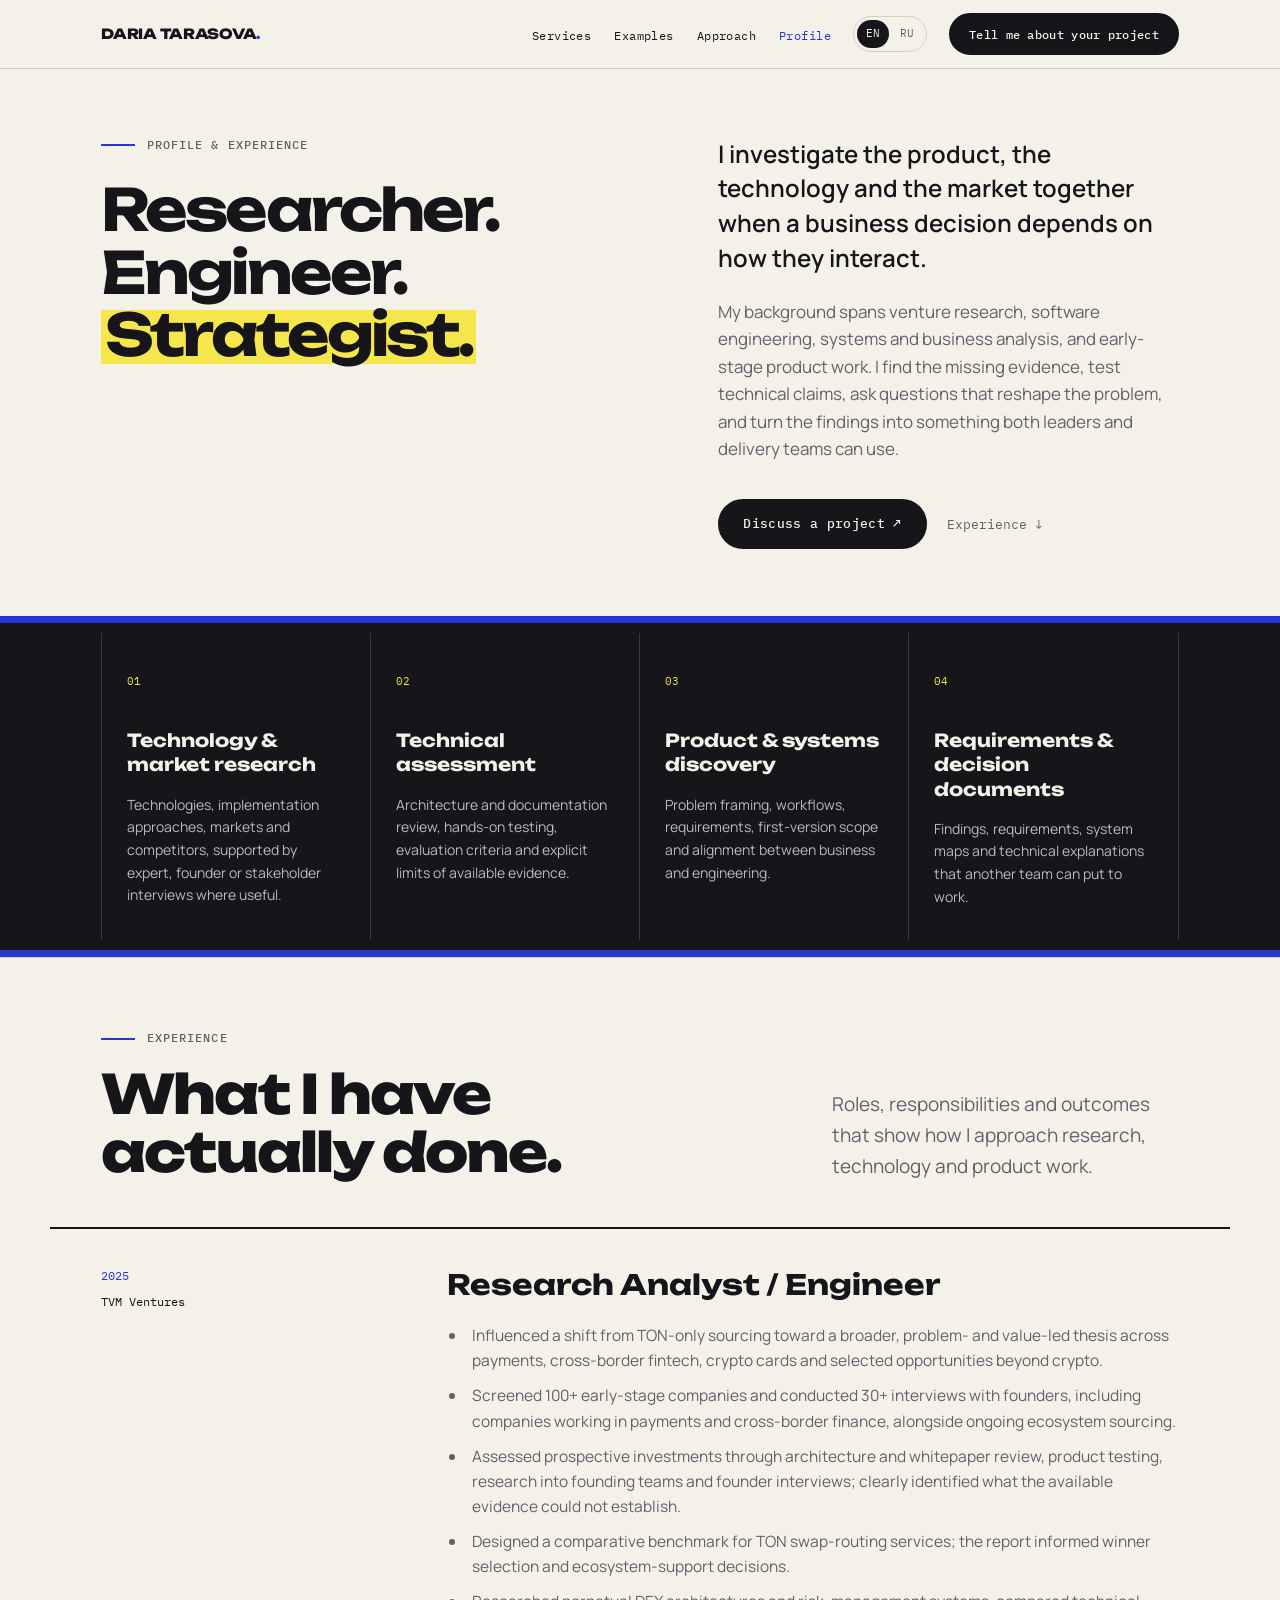
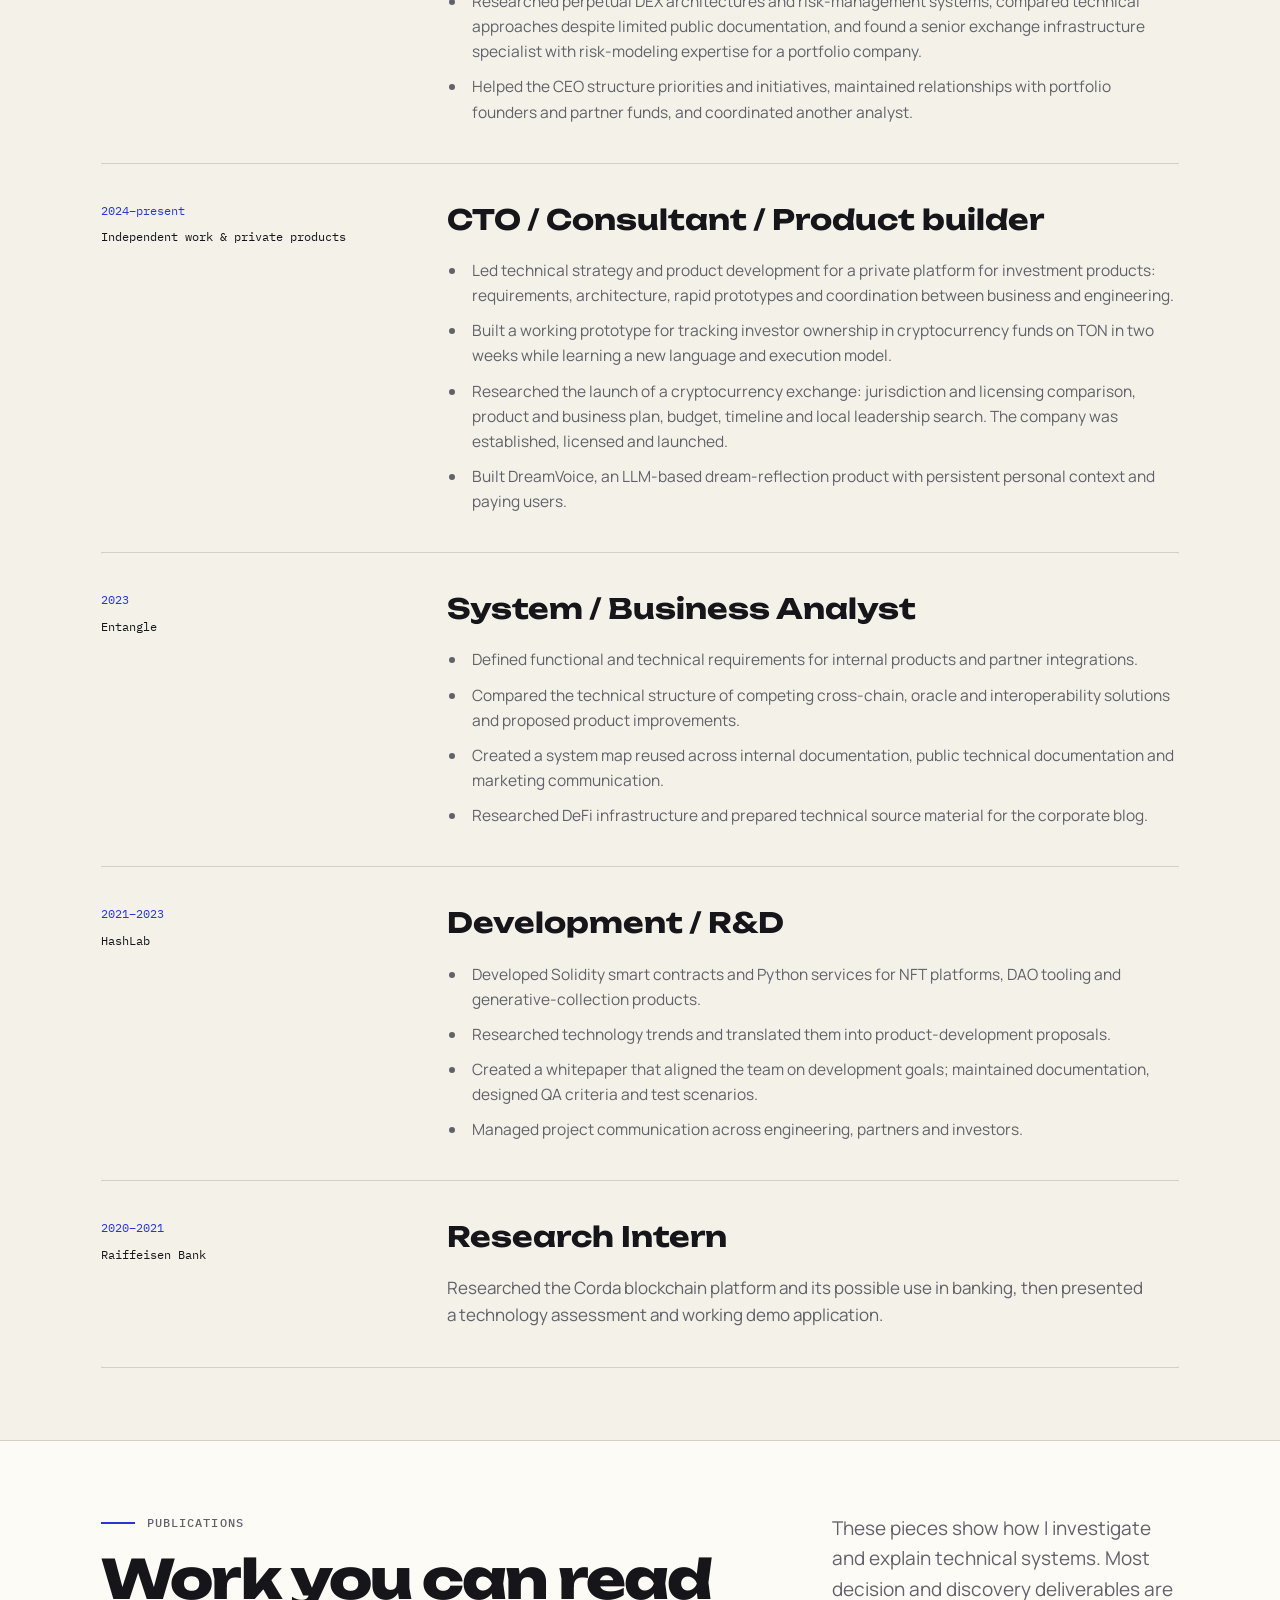
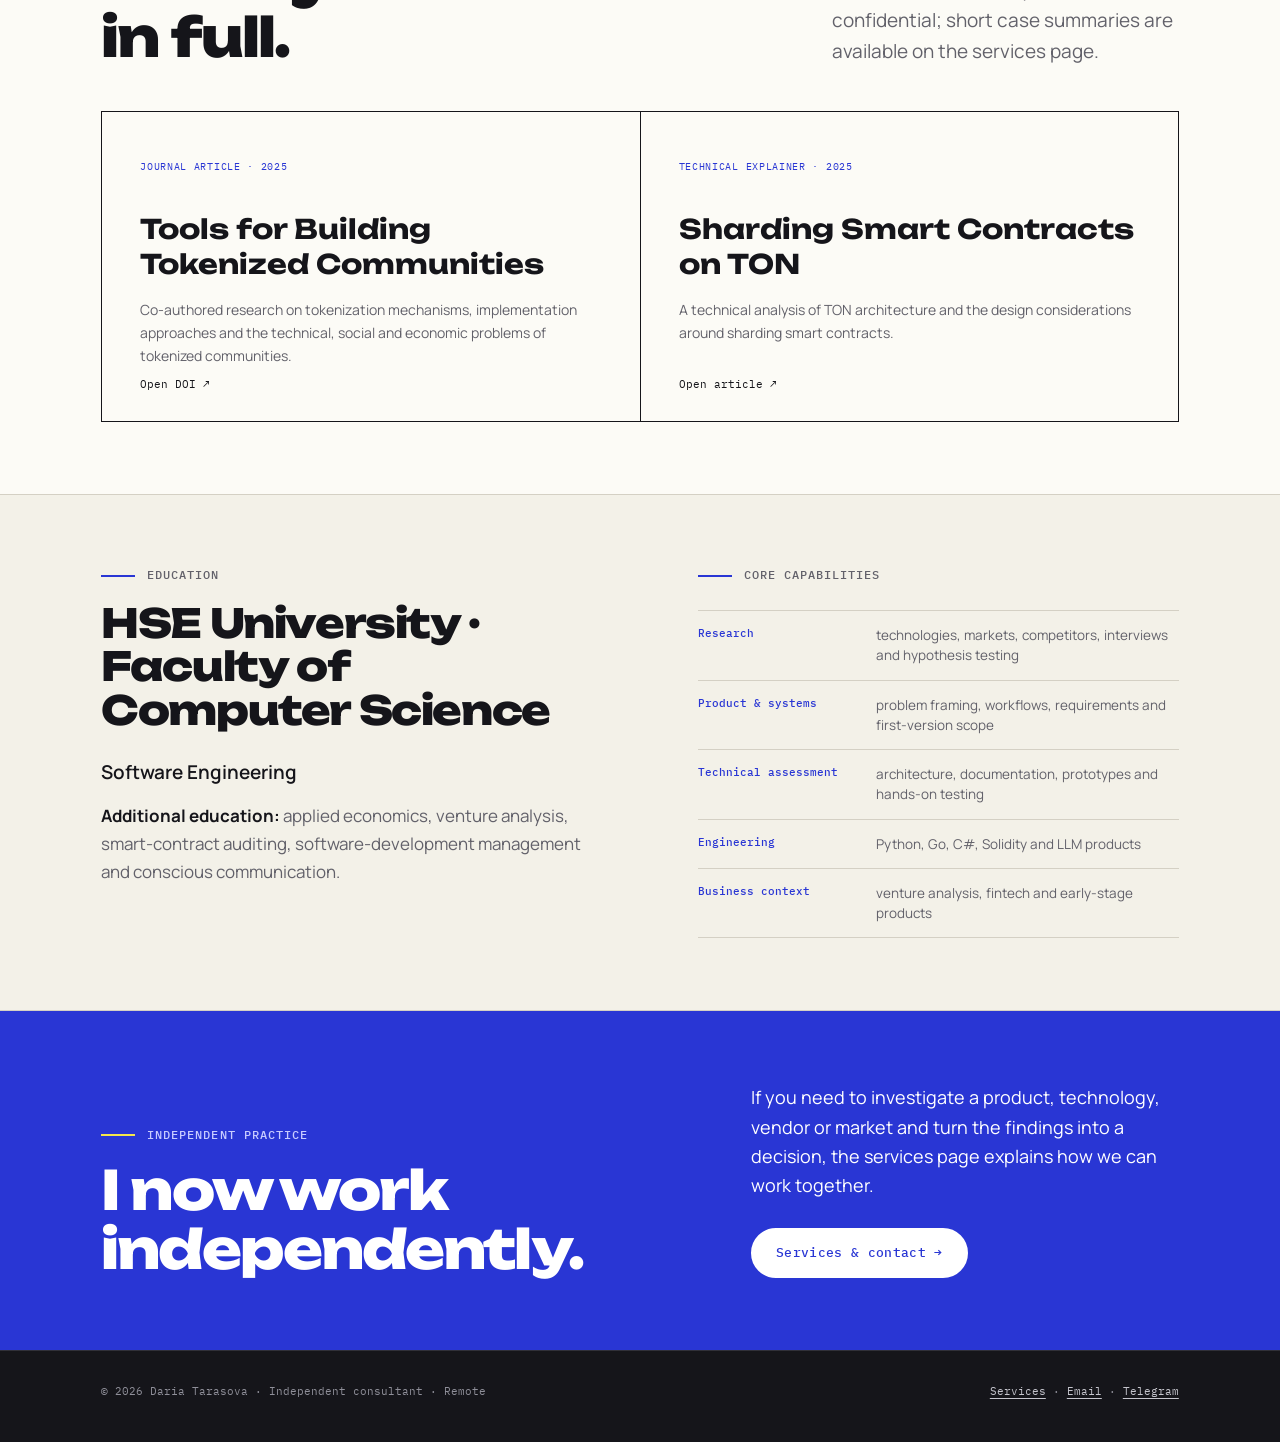
==== commit b1f7f9e2: "final?" ====
--- a/about/index.html
+++ b/about/index.html
@@ -127,8 +127,9 @@
           <ul>
             <li>Influenced a shift from TON-only sourcing toward a broader, problem- and value-led thesis across payments, cross-border fintech, crypto cards and selected opportunities beyond crypto.</li>
             <li>Screened 100+ early-stage companies and conducted 30+ interviews with founders, including companies working in payments and cross-border finance, alongside ongoing ecosystem sourcing.</li>
-            <li>Assessed prospective investments through architecture and whitepaper review, product testing, research into teams and transactions, and founder interviews; clearly identified what the available evidence could not establish.</li>
+            <li>Assessed prospective investments through architecture and whitepaper review, product testing, research into founding teams and founder interviews; clearly identified what the available evidence could not establish.</li>
             <li>Designed a comparative benchmark for TON swap-routing services; the report informed winner selection and ecosystem-support decisions.</li>
+            <li>Researched perpetual DEX architectures and risk-management systems, compared technical approaches despite limited public documentation, and found a senior exchange infrastructure specialist with risk-modeling expertise for a portfolio company.</li>
             <li>Helped the CEO structure priorities and initiatives, maintained relationships with portfolio founders and partner funds, and coordinated another analyst.</li>
           </ul>
         </div>
